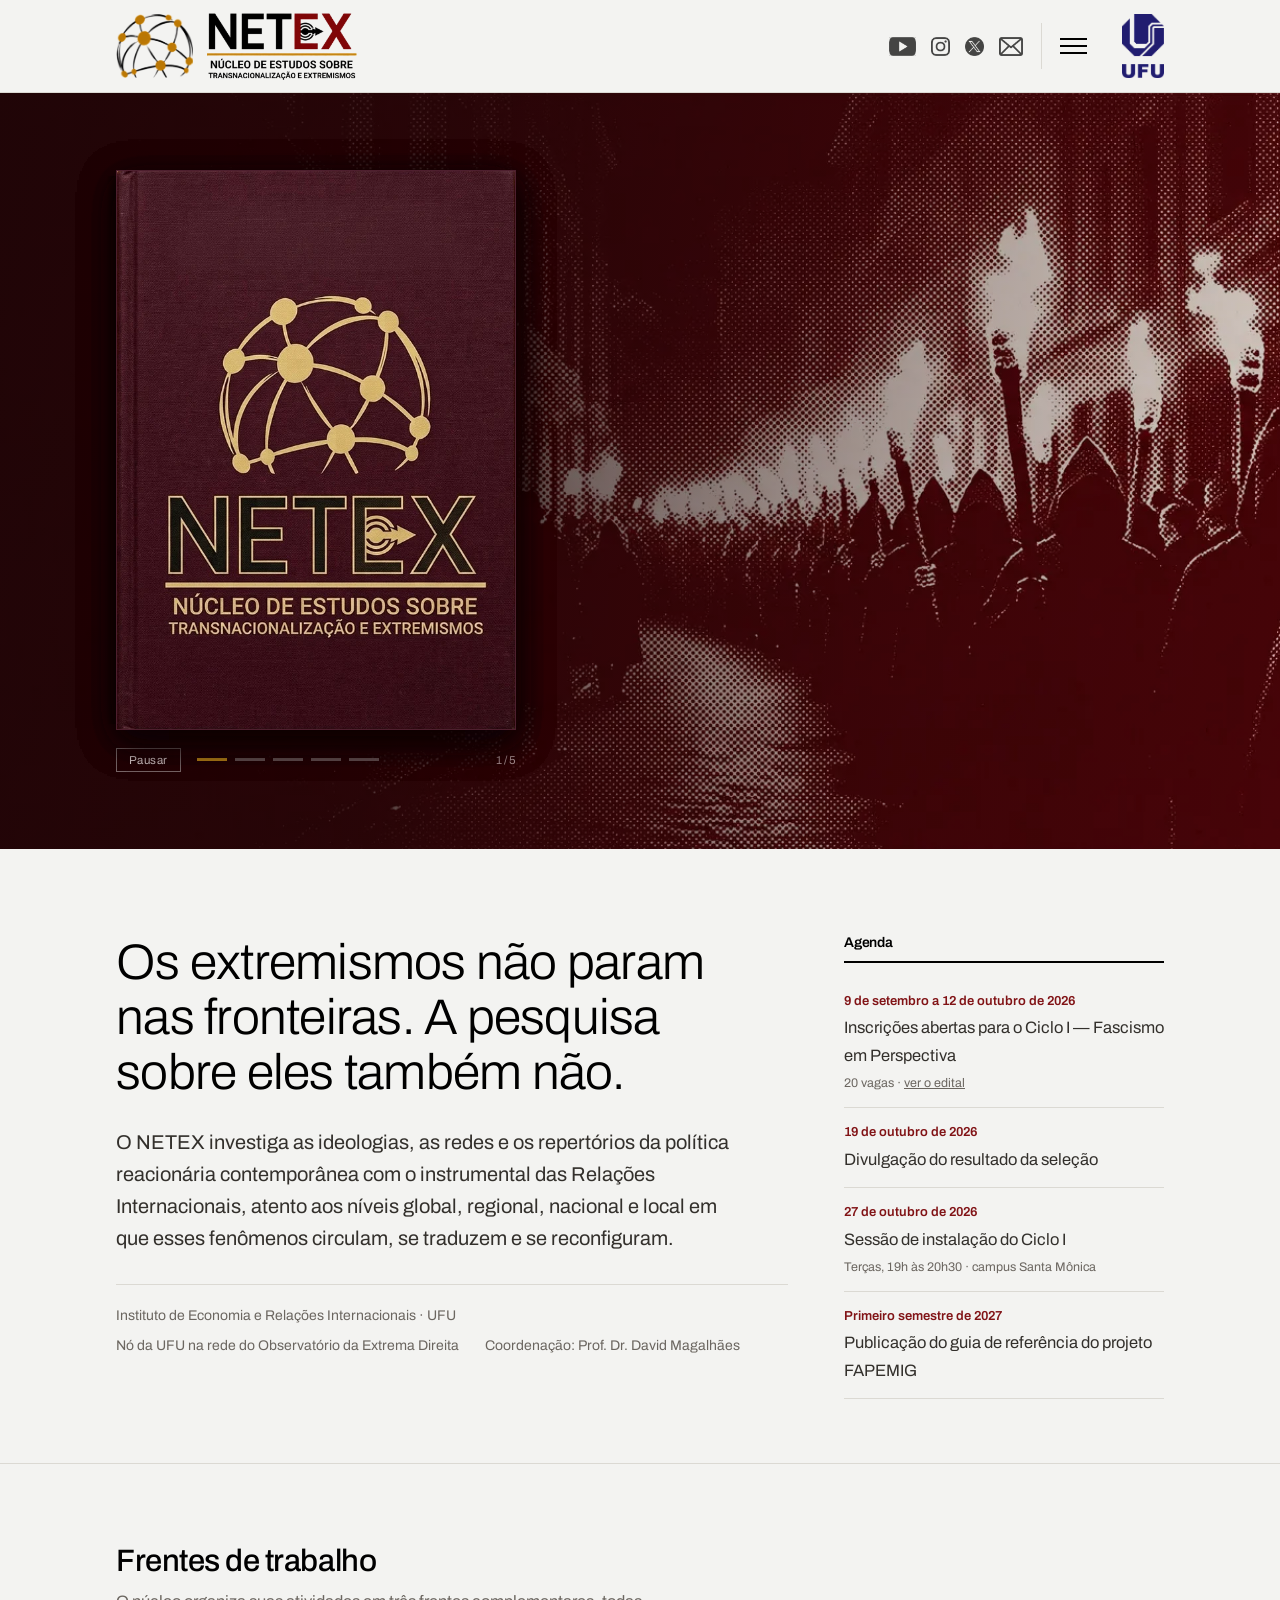
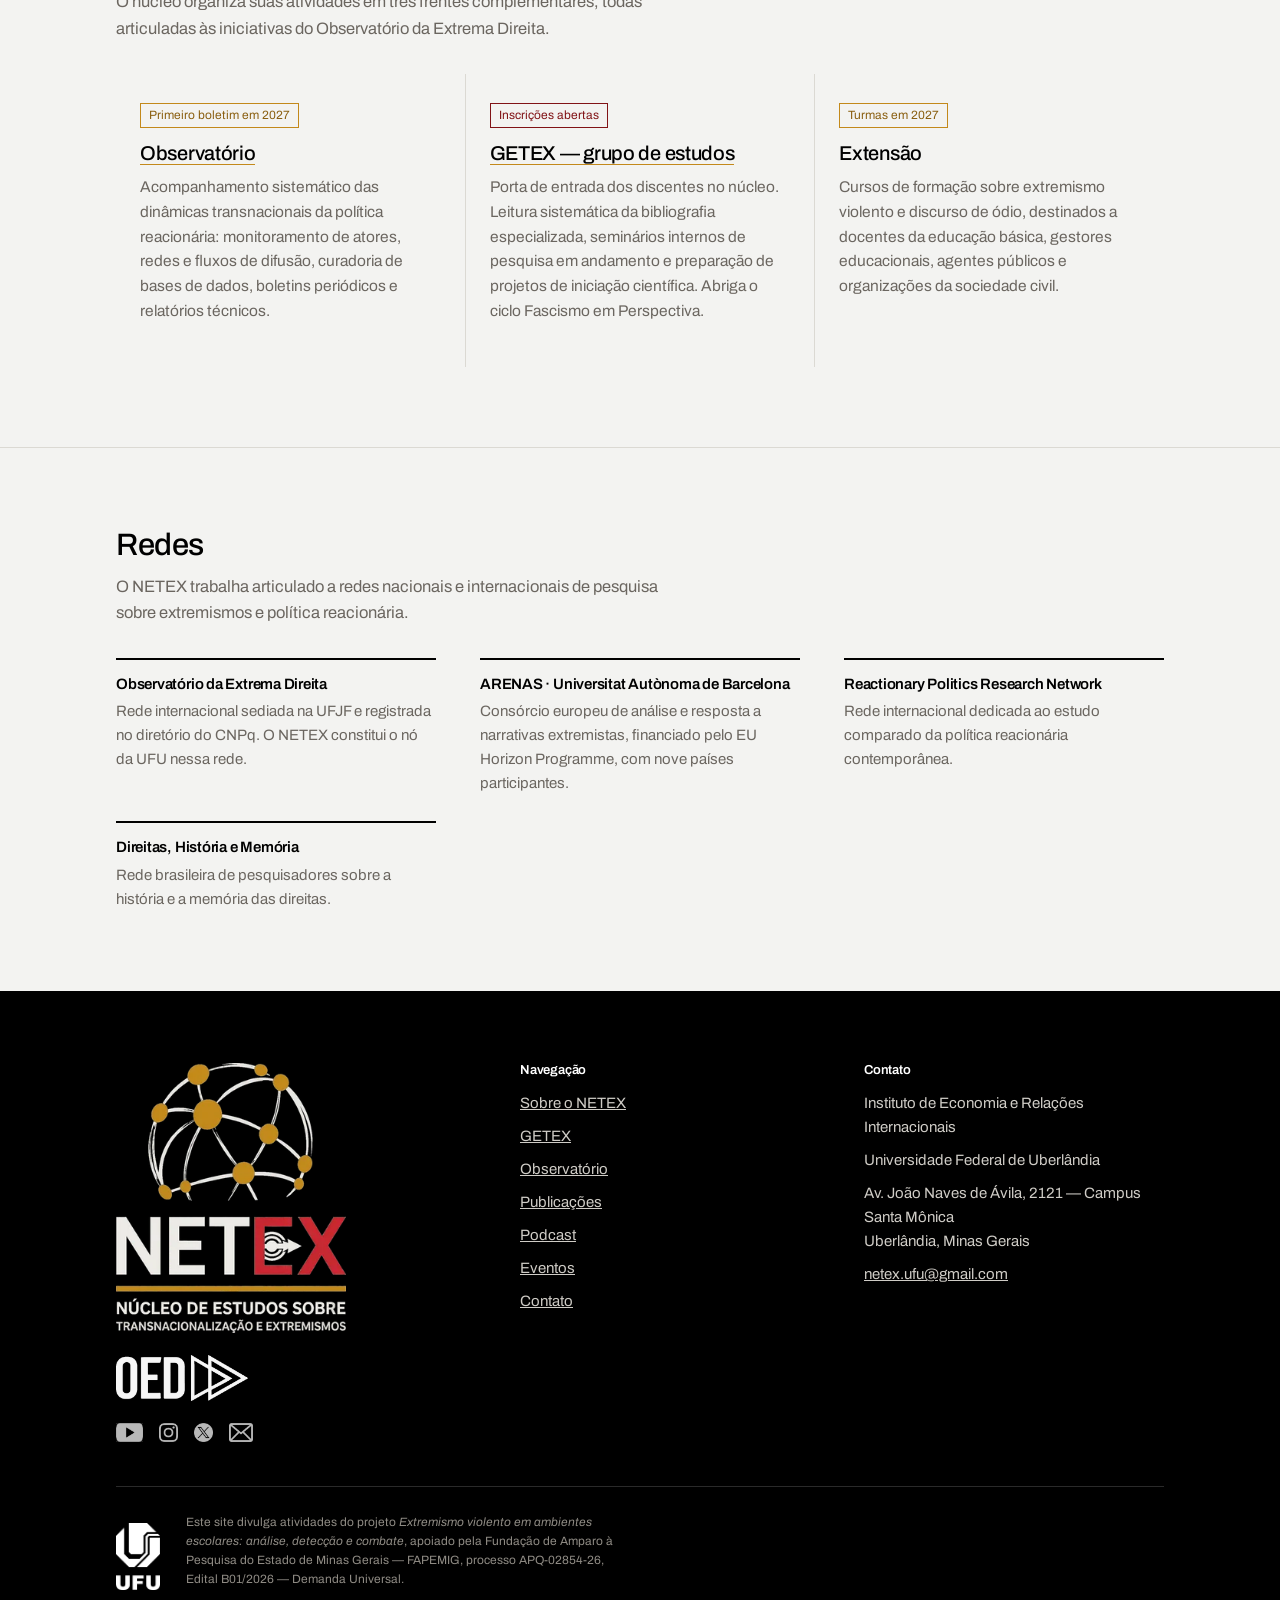
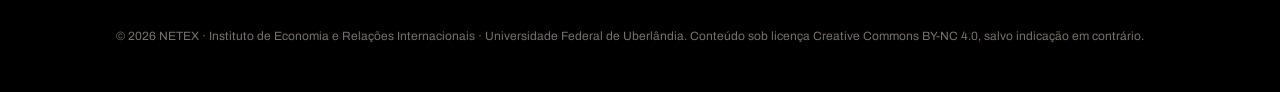
==== index.html @ 626e9ee5 "site inicial" ====
<!DOCTYPE html>
<html lang="pt-BR">
<head>
<meta charset="utf-8">
<meta name="viewport" content="width=device-width, initial-scale=1">
<title>NETEX · Núcleo de Estudos sobre Transnacionalização e Extremismos — UFU</title>
<meta name="description" content="Núcleo do Instituto de Economia e Relações Internacionais da UFU dedicado ao estudo dos extremismos, da radicalização e da política reacionária transnacional.">
<link rel="preconnect" href="https://fonts.googleapis.com">
<link rel="preconnect" href="https://fonts.gstatic.com" crossorigin>
<link href="https://fonts.googleapis.com/css2?family=Archivo:ital,wght@0,300;0,400;0,500;0,600;1,400&display=swap" rel="stylesheet">
<link rel="stylesheet" href="estilo.css">
</head>
<body>
<a class="pula" href="#conteudo">Ir para o conteúdo</a>

<header class="topo">
  <div class="wrap">
    <a class="marca" href="index.html" aria-label="NETEX — página inicial">
      <span class="simbolo" role="img" aria-hidden="true"></span>
      <span class="logotipo" role="img" aria-label="NETEX — Núcleo de Estudos sobre Transnacionalização e Extremismos"></span>
    </a>
    <div class="dir">
      <div class="sociais">
        <a href="#" aria-label="YouTube do NETEX"><span class="ic-youtube"></span></a>
        <a href="https://www.instagram.com/netex.ufu/" target="_blank" rel="noopener" aria-label="Instagram do NETEX"><span class="ic-instagram"></span></a>
        <a href="#" aria-label="Perfil do NETEX no X"><span class="ic-x"></span></a>
        <a href="mailto:netex.ufu@gmail.com" aria-label="E-mail do NETEX"><span class="ic-email"></span></a>
      </div>
      <span class="divisor" aria-hidden="true"></span>
      <button class="menu-btn" aria-expanded="false" aria-controls="nav" aria-label="Abrir o menu">
        <span></span><span></span><span></span>
      </button>
      <a class="marca-ufu" href="https://www.ufu.br" aria-label="Universidade Federal de Uberlândia">
        <span class="selo-ufu-topo" role="img" aria-hidden="true"></span>
      </a>
    </div>
    <nav class="nav" id="nav">
      <a href="sobre.html">Sobre o NETEX</a>
      <a href="getex.html">GETEX</a>
      <a href="observatorio.html">Observatório</a>
      <a href="publicacoes.html">Publicações</a>
      <a href="podcast.html">Podcast</a>
      <a href="eventos.html">Eventos</a>
      <a href="contato.html">Contato</a>
      <a class="entrar" href="#">Entrar</a>
    </nav>
  </div>
</header>

<main id="conteudo">
<section class="destaque">
  <div class="destaque-fundo" role="img" aria-label="Composição gráfica: procissão noturna com tochas descendo uma rua estreita, em duotone carmim e retícula de impressão."></div>

  <div class="destaque-topo">
    <div class="wrap">
      <!-- VITRINE EM LIVRO — para acrescentar um destaque, copie um bloco
           .folha inteiro, ajuste o z-index em ordem decrescente e
           acrescente um botão .vit-ponto correspondente. -->
      <div class="vitrine">
        <div class="livro" id="livro">
          <div class="folha folha-capa" style="z-index:5">
            <div class="face frente">
              <a class="folha-link" href="sobre.html" style="padding:0">
                <span class="pg-capa" role="img" aria-label="Capa: NETEX — Núcleo de Estudos sobre Transnacionalização e Extremismos"></span>
              </a>
            </div>
            <div class="face verso" aria-hidden="true"></div>
          </div>
          <div class="folha" style="z-index:4">
            <div class="face frente">
              <a class="folha-link" href="getex.html">
                <span class="pg-img" style="background-image:url('img/ciclo-capa.webp')"></span>
                <span class="pg-faixa">
                  <span class="pg-pilula">Ciclo de estudos</span>
                  <span class="pg-tit">Fascismo em Perspectiva</span>
                  <span class="pg-meta">Trinta e duas sessões quinzenais entre outubro de 2026 e julho de 2028, percorrendo as correntes interpretativas do fascismo nos autores originais. Vinte vagas, para graduação, pós-graduação e pesquisadores.<br><br>Inscrições de 9 de setembro a 12 de outubro de 2026.</span>
                </span>
                <span class="pg-num">1 de 4</span>
              </a>
            </div>
            <div class="face verso" aria-hidden="true"></div>
          </div>
          <div class="folha" style="z-index:3">
            <div class="face frente">
              <a class="folha-link" href="podcast.html">
                <span class="pg-img" style="background-image:url('img/ep-409-pg.webp')"></span>
                <span class="pg-faixa">
                  <span class="pg-pilula">Podcast</span>
                  <span class="pg-tit">Alternativa para quem? A AfD na Alemanha</span>
                  <span class="pg-meta">Como a Alternative für Deutschland deixou de ser um partido de protesto eurocético para se tornar a segunda força eleitoral do país — e o que isso diz sobre a direita radical europeia.<br><br>Episódio 409, na parceria entre o Chutando a Escada e o Observatório da Extrema Direita.</span>
                </span>
                <span class="pg-num">2 de 4</span>
              </a>
            </div>
            <div class="face verso" aria-hidden="true"></div>
          </div>
          <div class="folha" style="z-index:2">
            <div class="face frente">
              <a class="folha-link" href="publicacoes.html">
                <span class="pg-img" style="background-image:url('img/th-simbolos.webp')"></span>
                <span class="pg-faixa">
                  <span class="pg-pilula">Publicações</span>
                  <span class="pg-tit">Símbolos do Ódio: história e atualidade</span>
                  <span class="pg-meta">Mais de cem símbolos, siglas, numerologias, gestos e memes empregados por grupos extremistas, cada um com sua origem histórica, seus usos contemporâneos e o contexto em que circula no Brasil.<br><br>Produzido com o Museu do Holocausto de Curitiba e o LAHPS.</span>
                </span>
                <span class="pg-num">3 de 4</span>
              </a>
            </div>
            <div class="face verso" aria-hidden="true"></div>
          </div>
          <div class="folha" style="z-index:1">
            <div class="face frente">
              <a class="folha-link" href="observatorio.html">
                <span class="pg-img" style="background-image:url('img/th-fapemig.webp')"></span>
                <span class="pg-faixa">
                  <span class="pg-pilula">Observatório</span>
                  <span class="pg-tit">Extremismo violento em ambientes escolares</span>
                  <span class="pg-meta">Projeto em rede entre UFJF, UFU, UFMG e a Universitat Autònoma de Barcelona. Prevê aplicativo de detecção de simbologias, banco de dados aberto, guia de referência e exposição itinerante.<br><br>FAPEMIG · APQ-02854-26 · até setembro de 2029.</span>
                </span>
                <span class="pg-num">4 de 4</span>
              </a>
            </div>
            <div class="face verso" aria-hidden="true"></div>
          </div>
        </div>

        <div class="vit-ctrl">
          <button class="vit-btn" id="vit-pausa" type="button" aria-label="Pausar a passagem das páginas">Pausar</button>
          <div class="vit-pontos">
            <button class="vit-ponto" type="button" data-ir="0" aria-current="true"><span class="pula">Capa</span></button>
            <button class="vit-ponto" type="button" data-ir="1" aria-current="false"><span class="pula">Fascismo em Perspectiva</span></button>
            <button class="vit-ponto" type="button" data-ir="2" aria-current="false"><span class="pula">Alternativa para quem? A AfD na Alemanha</span></button>
            <button class="vit-ponto" type="button" data-ir="3" aria-current="false"><span class="pula">Símbolos do Ódio: história e atualidade</span></button>
            <button class="vit-ponto" type="button" data-ir="4" aria-current="false"><span class="pula">Extremismo violento em ambientes escolares</span></button>
          </div>
          <span class="vit-conta" id="vit-conta" aria-hidden="true">1 / 5</span>
        </div>
      </div>
    </div>
  </div>
</section>

<section class="abertura">
  <div class="wrap">
    <div class="duas-colunas">
      <div>
        <h1>Os extremismos não param nas fronteiras. A pesquisa sobre eles também não.</h1>
        <p class="sub">O NETEX investiga as ideologias, as redes e os repertórios da política
        reacionária contemporânea com o instrumental das Relações Internacionais, atento aos níveis
        global, regional, nacional e local em que esses fenômenos circulam, se traduzem e se
        reconfiguram.</p>
        <div class="credenciais">
          <span>Instituto de Economia e Relações Internacionais · UFU</span>
          <span>Nó da UFU na rede do Observatório da Extrema Direita</span>
          <span>Coordenação: Prof. Dr. David Magalhães</span>
        </div>
      </div>

      <aside class="lateral">
        <h3>Agenda</h3>
        <div class="agenda-item">
          <span class="quando">9 de setembro a 12 de outubro de 2026</span>
          <span class="oque">Inscrições abertas para o Ciclo I — Fascismo em Perspectiva</span>
          <span class="onde">20 vagas · <a href="getex.html">ver o edital</a></span>
        </div>
        <div class="agenda-item">
          <span class="quando">19 de outubro de 2026</span>
          <span class="oque">Divulgação do resultado da seleção</span>
        </div>
        <div class="agenda-item">
          <span class="quando">27 de outubro de 2026</span>
          <span class="oque">Sessão de instalação do Ciclo I</span>
          <span class="onde">Terças, 19h às 20h30 · campus Santa Mônica</span>
        </div>
        <div class="agenda-item">
          <span class="quando">Primeiro semestre de 2027</span>
          <span class="oque">Publicação do guia de referência do projeto FAPEMIG</span>
        </div>
      </aside>
    </div>
  </div>
</section>

<section class="secao" id="frentes">
  <div class="wrap">
    <div class="secao-topo">
      <h2>Frentes de trabalho</h2>
      <p>O núcleo organiza suas atividades em três frentes complementares, todas articuladas às
      iniciativas do Observatório da Extrema Direita.</p>
    </div>
    <div class="frentes">
      <div class="frente">
        <span class="estado">Primeiro boletim em 2027</span>
        <h3><a href="observatorio.html">Observatório</a></h3>
        <p>Acompanhamento sistemático das dinâmicas transnacionais da política reacionária:
        monitoramento de atores, redes e fluxos de difusão, curadoria de bases de dados, boletins
        periódicos e relatórios técnicos.</p>
      </div>
      <div class="frente">
        <span class="estado ativo">Inscrições abertas</span>
        <h3><a href="getex.html">GETEX — grupo de estudos</a></h3>
        <p>Porta de entrada dos discentes no núcleo. Leitura sistemática da bibliografia
        especializada, seminários internos de pesquisa em andamento e preparação de projetos de
        iniciação científica. Abriga o ciclo Fascismo em Perspectiva.</p>
      </div>
      <div class="frente">
        <span class="estado">Turmas em 2027</span>
        <h3>Extensão</h3>
        <p>Cursos de formação sobre extremismo violento e discurso de ódio, destinados a docentes da
        educação básica, gestores educacionais, agentes públicos e organizações da sociedade civil.</p>
      </div>
    </div>
  </div>
</section>

<section class="secao" id="redes">
  <div class="wrap">
    <div class="secao-topo">
      <h2>Redes</h2>
      <p>O NETEX trabalha articulado a redes nacionais e internacionais de pesquisa sobre extremismos
      e política reacionária.</p>
    </div>
    <div class="redes">
      <div class="rede">
        <h3>Observatório da Extrema Direita</h3>
        <p>Rede internacional sediada na UFJF e registrada no diretório do CNPq. O NETEX constitui o
        nó da UFU nessa rede.</p>
      </div>
      <div class="rede">
        <h3>ARENAS · Universitat Autònoma de Barcelona</h3>
        <p>Consórcio europeu de análise e resposta a narrativas extremistas, financiado pelo EU
        Horizon Programme, com nove países participantes.</p>
      </div>
      <div class="rede">
        <h3>Reactionary Politics Research Network</h3>
        <p>Rede internacional dedicada ao estudo comparado da política reacionária contemporânea.</p>
      </div>
      <div class="rede">
        <h3>Direitas, História e Memória</h3>
        <p>Rede brasileira de pesquisadores sobre a história e a memória das direitas.</p>
      </div>
    </div>
  </div>
</section>
</main>

<footer class="rodape" id="contato-rodape">
  <div class="wrap">
    <div class="rodape-grade">
      <div>
        <span class="logo-negativo" role="img" aria-label="NETEX — Núcleo de Estudos sobre Transnacionalização e Extremismos"></span>
        <a href="https://www.oedbrasil.com.br" target="_blank" rel="noopener"
           aria-label="Observatório da Extrema Direita"><span class="oed-rodape" role="img"></span></a>
        <div class="sociais-rodape">
          <a href="#" aria-label="YouTube"><span class="ic-youtube"></span></a>
          <a href="https://www.instagram.com/netex.ufu/" target="_blank" rel="noopener" aria-label="Instagram"><span class="ic-instagram"></span></a>
          <a href="#" aria-label="X"><span class="ic-x"></span></a>
          <a href="mailto:netex.ufu@gmail.com" aria-label="E-mail"><span class="ic-email"></span></a>
        </div>
      </div>
      <div>
        <h3>Navegação</h3>
        <ul>
          <li><a href="sobre.html">Sobre o NETEX</a></li>
          <li><a href="getex.html">GETEX</a></li>
          <li><a href="observatorio.html">Observatório</a></li>
          <li><a href="publicacoes.html">Publicações</a></li>
          <li><a href="podcast.html">Podcast</a></li>
          <li><a href="eventos.html">Eventos</a></li>
          <li><a href="contato.html">Contato</a></li>
        </ul>
      </div>
      <div>
        <h3>Contato</h3>
        <ul>
          <li>Instituto de Economia e Relações Internacionais</li>
          <li>Universidade Federal de Uberlândia</li>
          <li>Av. João Naves de Ávila, 2121 — Campus Santa Mônica<br>Uberlândia, Minas Gerais</li>
          <li><a href="mailto:netex.ufu@gmail.com">netex.ufu@gmail.com</a></li>
        </ul>
      </div>
    </div>
    <div class="selos">
      <span class="selo-ufu" role="img" aria-label="Universidade Federal de Uberlândia"></span>
      <p class="fomento">Este site divulga atividades do projeto <em>Extremismo violento em ambientes
      escolares: análise, detecção e combate</em>, apoiado pela Fundação de Amparo à Pesquisa do Estado
      de Minas Gerais — FAPEMIG, processo APQ-02854-26, Edital B01/2026 — Demanda Universal.</p>
    </div>
    <p class="legal">© 2026 NETEX · Instituto de Economia e Relações Internacionais · Universidade
    Federal de Uberlândia. Conteúdo sob licença Creative Commons BY-NC 4.0, salvo indicação em
    contrário.</p>
  </div>
</footer>

<script>
/* Menu suspenso. Fecha ao escolher um item, ao clicar fora ou com Esc. */
(function(){
  var b=document.querySelector('.menu-btn'), n=document.getElementById('nav');
  if(!b) return;
  function fechar(){ n.classList.remove('aberta'); b.classList.remove('aberto');
    b.setAttribute('aria-expanded','false'); b.setAttribute('aria-label','Abrir o menu'); }
  b.addEventListener('click',function(e){ e.stopPropagation();
    var aberta=n.classList.toggle('aberta');
    b.classList.toggle('aberto',aberta);
    b.setAttribute('aria-expanded',aberta);
    b.setAttribute('aria-label',aberta?'Fechar o menu':'Abrir o menu'); });
  n.addEventListener('click',function(e){ if(e.target.tagName==='A') fechar(); });
  document.addEventListener('click',function(e){ if(!n.contains(e.target)) fechar(); });
  document.addEventListener('keydown',function(e){ if(e.key==='Escape') fechar(); });
})();
</script>
<script>
/* Vitrine em livro: vira uma página a cada 6,5s. Pausa ao passar o mouse
   ou ao focar por teclado; sob redução de movimento não gira sozinha. */
(function(){
  var livro=document.getElementById('livro'); if(!livro) return;
  var folhas=[].slice.call(livro.querySelectorAll('.folha'));
  var pontos=[].slice.call(document.querySelectorAll('.vit-ponto'));
  var btn=document.getElementById('vit-pausa'), conta=document.getElementById('vit-conta');
  var alvo=document.querySelector('.vitrine');
  var i=0, timer=null, parado=false, n=folhas.length;
  var quieto=window.matchMedia('(prefers-reduced-motion: reduce)').matches;

  function pintar(){
    pontos.forEach(function(p,k){ p.setAttribute('aria-current',k===i?'true':'false'); });
    if(conta) conta.textContent=(i+1)+' / '+n;
    folhas.forEach(function(f,k){ f.setAttribute('aria-hidden', k===i?'false':'true'); });
  }
  function ir(destino){
    destino=((destino%n)+n)%n;
    if(destino===0 && i===n-1){            /* volta ao começo sem desvirar à vista */
      folhas.forEach(function(f){ f.style.transition='none'; f.classList.remove('virada'); });
      livro.offsetHeight;
      folhas.forEach(function(f){ f.style.transition=''; });
    } else {
      folhas.forEach(function(f,k){ f.classList.toggle('virada', k<destino); });
    }
    i=destino; pintar();
  }
  function liga(){ if(quieto||parado) return; para(); timer=setInterval(function(){ ir(i+1); },6500); }
  function para(){ if(timer){ clearInterval(timer); timer=null; } }

  pontos.forEach(function(p){ p.addEventListener('click',function(){ ir(+p.dataset.ir); liga(); }); });
  btn.addEventListener('click',function(){
    parado=!parado;
    btn.textContent=parado?'Retomar':'Pausar';
    btn.setAttribute('aria-label',(parado?'Retomar':'Pausar')+' a passagem das páginas');
    parado?para():liga();
  });
  alvo.addEventListener('mouseenter',para); alvo.addEventListener('mouseleave',liga);
  alvo.addEventListener('focusin',para);    alvo.addEventListener('focusout',liga);
  if(quieto){ btn.textContent='Avançar'; btn.setAttribute('aria-label','Ver o próximo destaque');
    btn.addEventListener('click',function(){ ir(i+1); }); }
  pintar(); liga();
})();
</script>
</body>
</html>
---- estilo.css ----
/* ══════════════════════════════════════════════════════════════════
   NETEX — folha de estilo única. Alterar aqui muda todas as páginas.
   1. Variáveis   2. Base   3. Cabeçalho   4. Destaque   5. Seções
   6. Componentes   7. Rodapé   8. Responsivo
   ══════════════════════════════════════════════════════════════════ */

/* ── 1. VARIÁVEIS ─────────────────────────────────────────────── */
:root{
  --preto:#000000;
  --tinta:#33302c;
  --tinta-fraca:#6b6660;
  --ocre:#c3891b;
  --ocre-escuro:#8a5f10;
  --carmim:#811316;
  --papel:#f3f3f1;
  --branco:#ffffff;
  --linha:#dbd9d3;
  --linha-forte:#b8b5ad;
  --ui:'Archivo',system-ui,sans-serif;
  --prosa:'Archivo',system-ui,sans-serif;
  --larg:1160px;
  --gutter:clamp(20px,5vw,56px);
}

/* ── 2. BASE ──────────────────────────────────────────────────── */
*{box-sizing:border-box}
html{scroll-behavior:smooth}
@media (prefers-reduced-motion:reduce){html{scroll-behavior:auto}*{animation:none!important;transition:none!important}}
body{margin:0;background:var(--papel);color:var(--tinta);font-family:var(--prosa);
  font-size:17px;line-height:1.6;-webkit-font-smoothing:antialiased}
img{max-width:100%;display:block}
a{color:inherit}
h1,h2,h3,h4{margin:0;font-weight:500;line-height:1.14;color:var(--preto);letter-spacing:-.015em}
p{margin:0 0 1em}
.wrap{max-width:var(--larg);margin:0 auto;padding:0 var(--gutter)}
.prosa{max-width:68ch}
.prosa p{margin-bottom:1.15em}
:focus-visible{outline:2px solid var(--ocre-escuro);outline-offset:3px}
.pula{position:absolute;left:-9999px}
.pula:focus{left:var(--gutter);top:12px;z-index:99;background:var(--preto);color:#fff;
  padding:10px 16px;font-family:var(--ui);font-size:14px}
.meta{font-family:var(--ui);font-size:13px;color:var(--tinta-fraca)}

/* ── 3. CABEÇALHO ─────────────────────────────────────────────── */
.topo{position:sticky;top:0;z-index:50;background:var(--papel);border-bottom:1px solid var(--linha)}
.topo .wrap{position:relative;display:flex;align-items:center;gap:26px;min-height:92px}
.marca{display:flex;align-items:center;gap:14px;text-decoration:none;flex-shrink:0}
.simbolo{width:77px;height:64px;background:url("img/netex-globo.webp") no-repeat center/contain}
.logotipo{width:150px;height:67px;background:url("img/netex-logotipo.webp") no-repeat left center/contain}
.dir{display:flex;align-items:center;gap:18px;margin-left:auto;flex-shrink:0}
.sociais{display:flex;align-items:center;gap:15px}
.sociais a{display:block;opacity:.72;transition:opacity .18s}
.sociais a:hover{opacity:1}
.sociais span{display:block;height:19px;background-repeat:no-repeat;background-position:center;
  background-size:contain}
.ic-youtube{width:27px;background-image:url("img/ic-youtube.webp")}
.ic-instagram{width:19px;background-image:url("img/ic-instagram.webp")}
.ic-x{width:19px;background-image:url("img/ic-x.webp")}
.ic-email{width:24px;background-image:url("img/ic-email.webp")}
.divisor{width:1px;height:46px;background:var(--linha);flex-shrink:0}
.marca-ufu{display:flex;align-items:center;flex-shrink:0}
.selo-ufu-topo{display:block;width:42px;height:64px;flex-shrink:0;
  background:url("img/ufu.webp") no-repeat center/contain}
.menu-btn{display:flex;flex-direction:column;justify-content:center;gap:5px;width:44px;height:44px;
  padding:0;background:none;border:none;cursor:pointer;flex-shrink:0}
.menu-btn span{display:block;width:27px;height:2px;background:var(--preto);
  transition:transform .25s ease,opacity .18s ease}
.menu-btn.aberto span:nth-child(1){transform:translateY(7px) rotate(45deg)}
.menu-btn.aberto span:nth-child(2){opacity:0}
.menu-btn.aberto span:nth-child(3){transform:translateY(-7px) rotate(-45deg)}

/* painel do menu */
.nav{position:absolute;top:calc(100% + 10px);right:var(--gutter);z-index:60;display:none;
  flex-direction:column;gap:0;min-width:290px;padding:12px 0 14px;
  background:rgba(248,247,245,.82);
  -webkit-backdrop-filter:blur(18px) saturate(1.35);backdrop-filter:blur(18px) saturate(1.35);
  border:1px solid rgba(0,0,0,.10);border-radius:2px;
  box-shadow:0 18px 48px rgba(20,14,6,.26);font-family:var(--ui);font-size:16px}
.nav.aberta{display:flex}
.nav a{text-decoration:none;color:var(--preto);padding:12px 30px;
  border-left:3px solid transparent;transition:background .15s,border-color .15s}
.nav a:hover{background:rgba(195,137,27,.14);border-left-color:var(--ocre)}
.nav a.ativo{border-left-color:var(--carmim);font-weight:600}
.nav .entrar{margin:12px 30px 2px;padding:11px 0;text-align:center;font-size:15px;
  border:1px solid var(--preto);border-left-width:1px;background:var(--preto);color:#fff}
.nav .entrar:hover{background:transparent;color:var(--preto);border-left-color:var(--preto)}

/* ── 4. DESTAQUE (página inicial) ─────────────────────────────── */
.destaque{position:relative;overflow:hidden;background:#2d080b}
.destaque-fundo{position:absolute;inset:0;background:url("img/destaque.webp") no-repeat center/cover}
.destaque-fundo::after{content:"";position:absolute;inset:0;background:rgba(28,5,7,.12)}
.destaque-topo{position:relative;z-index:2;padding:clamp(48px,6vw,84px) 0;
  background:linear-gradient(100deg,rgba(28,5,7,.90) 0%,rgba(28,5,7,.72) 34%,
    rgba(28,5,7,.24) 72%,rgba(28,5,7,.04) 100%)}

/* vitrine em forma de livro: as páginas viram sobre a lombada esquerda */
.vitrine{width:min(400px,46%)}
.livro{position:relative;width:100%;aspect-ratio:5/7;perspective:2000px}
.livro::before{content:"";position:absolute;left:-9px;top:6px;bottom:6px;width:9px;
  background:linear-gradient(90deg,rgba(0,0,0,0),rgba(0,0,0,.45));z-index:0}
.folha{position:absolute;inset:0;transform-origin:left center;transform-style:preserve-3d;
  transition:transform 1.05s cubic-bezier(.46,.03,.28,1)}
.folha.virada{transform:rotateY(-171deg)}
.face{position:absolute;inset:0;backface-visibility:hidden;-webkit-backface-visibility:hidden;
  overflow:hidden;display:flex;flex-direction:column;
  background:linear-gradient(90deg,rgba(120,86,52,.16) 0%,rgba(120,86,52,0) 9%),
             url("img/papel.webp") center/cover;
  border:1px solid rgba(90,64,40,.28);
  box-shadow:0 10px 34px rgba(12,3,4,.42)}
.face.verso{transform:rotateY(180deg);
  background:linear-gradient(270deg,rgba(120,86,52,0) 68%,rgba(120,86,52,.22) 100%),
             url("img/papel.webp") center/cover}
/* a primeira folha é a capa do livro */
.folha-capa .face.frente{padding:0;background:#4a1230}
.pg-capa{display:block;width:100%;height:100%;
  background:url("img/capa-livro.webp") no-repeat center/cover}
.folha-link{display:flex;flex-direction:column;height:100%;text-decoration:none;padding:13px}
.pg-img{display:block;width:100%;aspect-ratio:16/11;background:no-repeat center/cover;
  border:1px solid rgba(90,64,40,.30);flex-shrink:0}
.pg-faixa{display:flex;flex-direction:column;padding:14px 4px 0;flex:1;min-height:0}
.pg-pilula{display:inline-block;font-family:var(--ui);font-size:9.5px;font-weight:600;
  letter-spacing:.12em;text-transform:uppercase;color:#fff;background:var(--carmim);padding:4px 9px}
.pg-tit{display:block;color:#241a12;font-size:clamp(17px,2vw,21px);line-height:1.16;
  font-weight:600;margin-top:11px;letter-spacing:-.015em}
.folha-link:hover .pg-tit{color:var(--carmim)}
.pg-meta{display:block;font-family:var(--ui);font-size:12px;line-height:1.55;
  color:#6f6252;margin-top:10px}
.pg-num{display:block;font-family:var(--ui);font-size:10.5px;letter-spacing:.1em;
  color:#9c8c78;margin-top:auto;padding-top:12px;border-top:1px solid rgba(120,86,52,.26)}
.vit-ctrl{display:flex;align-items:center;gap:16px;margin-top:18px}
.vit-btn{font-family:var(--ui);font-size:11.5px;letter-spacing:.04em;background:none;cursor:pointer;
  color:#e5d3d4;border:1px solid rgba(255,255,255,.4);padding:5px 12px}
.vit-btn:hover{border-color:#fff;color:#fff}
.vit-pontos{display:flex;gap:8px}
.vit-ponto{width:30px;height:3px;padding:0;border:none;background:rgba(255,255,255,.32);cursor:pointer}
.vit-ponto[aria-current="true"]{background:var(--ocre)}
.vit-ponto:focus-visible{outline:2px solid var(--ocre);outline-offset:4px}
.vit-conta{font-family:var(--ui);font-size:11.5px;color:#b39799;margin-left:auto}
@media (prefers-reduced-motion:reduce){.folha{transition:none}}

/* ── 5. SEÇÕES E ABERTURAS DE PÁGINA ──────────────────────────── */
.abertura{padding:clamp(48px,7vw,86px) 0 clamp(40px,5.5vw,64px)}
.abertura h1{font-size:clamp(30px,4.8vw,50px);line-height:1.1;max-width:21ch;font-weight:300}
.abertura .sub{font-size:clamp(17px,2vw,20px);max-width:56ch;margin-top:26px}
.credenciais{display:flex;flex-wrap:wrap;gap:8px 26px;margin-top:30px;padding-top:20px;
  border-top:1px solid var(--linha);font-family:var(--ui);font-size:14px;color:var(--tinta-fraca)}
.secao{padding:clamp(44px,6.5vw,80px) 0;border-top:1px solid var(--linha)}
.secao-topo{margin-bottom:32px}
.secao h2{font-size:clamp(23px,2.9vw,31px);font-weight:500}
.secao-topo p{margin:10px 0 0;max-width:62ch;color:var(--tinta-fraca);font-size:16.5px}
.link-mais{font-family:var(--ui);font-size:14px;text-decoration:none;
  border-bottom:1px solid var(--ocre);padding-bottom:2px;white-space:nowrap}

/* abertura das páginas internas */
.trilha{font-family:var(--ui);font-size:13px;color:var(--tinta-fraca);padding-top:clamp(26px,4vw,40px)}
.trilha a{text-decoration:none;border-bottom:1px solid var(--linha-forte)}
.cabeca{padding:18px 0 clamp(36px,5vw,56px)}
.cabeca h1{font-size:clamp(32px,5vw,54px);font-weight:300;line-height:1.05;max-width:18ch}
.cabeca .deck{font-size:clamp(18px,2.1vw,22px);max-width:58ch;margin-top:22px}
.cabeca .fonte{font-family:var(--ui);font-size:14px;color:var(--tinta-fraca);max-width:60ch;
  margin-top:20px;padding-top:18px;border-top:1px solid var(--linha)}
.marca-pagina{display:block;width:clamp(190px,26vw,260px);height:clamp(90px,12vw,120px);
  background:no-repeat left center/contain;margin-bottom:22px}
.m-netex{background-image:url("img/netex-completo.webp");width:clamp(200px,25vw,270px);height:clamp(140px,18vw,190px)}
.m-getex{background-image:url("img/getex-logo.webp");height:clamp(48px,6.5vw,68px)}
.expansao{font-family:var(--ui);font-size:clamp(15px,1.8vw,17px);color:var(--tinta-fraca);
  margin:14px 0 0;padding-top:12px;border-top:1px solid var(--linha);max-width:46ch}

/* ── 6. COMPONENTES ───────────────────────────────────────────── */
.duas-colunas{display:grid;grid-template-columns:1fr 320px;gap:56px;align-items:start}
.lateral h3{font-family:var(--ui);font-size:14px;font-weight:600;margin-bottom:14px;
  padding-bottom:10px;border-bottom:2px solid var(--preto)}
.agenda-item{padding:14px 0;border-bottom:1px solid var(--linha)}
.agenda-item .quando{font-family:var(--ui);font-size:13px;color:var(--carmim);display:block;
  margin-bottom:3px;font-weight:600}
.agenda-item .oque{font-size:16.5px;line-height:1.35}
.agenda-item .onde{display:block;font-family:var(--ui);font-size:12.5px;color:var(--tinta-fraca);
  margin-top:4px}

.linhas{display:grid;grid-template-columns:repeat(auto-fit,minmax(280px,1fr));gap:2px 44px}
.linha-item{padding:20px 0;border-top:1px solid var(--linha)}
.linha-item h3{font-size:18px;font-weight:600;margin-bottom:7px}
.linha-item p{font-size:15.5px;color:var(--tinta-fraca);margin:0}

.frentes{display:grid;grid-template-columns:repeat(auto-fit,minmax(260px,1fr));gap:1px;
  background:var(--linha)}
.frente{background:var(--papel);padding:26px 24px 28px}
.frente h3{font-size:20px;margin-bottom:10px}
.frente h3 a{text-decoration:none;border-bottom:1px solid var(--ocre)}
.frente p{font-size:15.5px;color:var(--tinta-fraca)}
.frente .estado{font-family:var(--ui);font-size:12px;color:var(--ocre-escuro);
  border:1px solid var(--ocre);padding:2px 8px;display:inline-block;margin-bottom:14px}
.frente .estado.ativo{color:var(--carmim);border-color:var(--carmim)}

.caixa{background:var(--branco);border:1px solid var(--linha);padding:clamp(24px,3.4vw,40px)}
.caixa h3{font-size:clamp(20px,2.5vw,26px);max-width:32ch;margin-bottom:14px}
.dados{display:grid;grid-template-columns:repeat(auto-fit,minmax(150px,1fr));gap:22px;
  margin-top:26px;padding-top:22px;border-top:1px solid var(--linha)}
.dados dt{font-family:var(--ui);font-size:12px;color:var(--tinta-fraca);margin-bottom:4px}
.dados dd{margin:0;font-size:16px;line-height:1.4}

.equipe{display:grid;grid-template-columns:repeat(auto-fit,minmax(230px,1fr));gap:0 40px}
.pessoa{padding:15px 0;border-top:1px solid var(--linha)}
.pessoa .nome{font-size:16.5px;line-height:1.3}
.pessoa .onde{font-family:var(--ui);font-size:13px;color:var(--tinta-fraca);margin-top:3px}
.redes{display:grid;grid-template-columns:repeat(auto-fit,minmax(250px,1fr));gap:26px 44px}
.rede{padding-top:16px;border-top:2px solid var(--preto)}
.rede h3{font-family:var(--ui);font-size:15px;font-weight:600;margin-bottom:6px}
.rede p{font-size:15px;color:var(--tinta-fraca);margin:0}

.rolagem{overflow-x:auto;border:1px solid var(--linha);background:var(--branco)}
.rolagem table{border-collapse:collapse;width:100%}
.rolagem th,.rolagem td{text-align:left;vertical-align:top;padding:13px 16px;
  border-bottom:1px solid var(--linha)}
.rolagem thead th{font-family:var(--ui);font-size:12px;font-weight:600;color:var(--tinta-fraca);
  border-bottom:1px solid var(--linha-forte);background:var(--papel)}
.rolagem tbody tr:last-child th,.rolagem tbody tr:last-child td{border-bottom:none}
table.woodley{min-width:960px;font-size:14.5px}
table.woodley tbody th{font-family:var(--ui);font-size:14.5px;font-weight:600;color:var(--preto);
  width:13%;border-right:1px solid var(--linha)}
table.woodley td.autores{width:12%;color:var(--tinta-fraca);font-style:italic}
table.woodley ul{margin:0;padding:0;list-style:none}
table.woodley li{margin-bottom:6px;line-height:1.4}
table.woodley tbody tr:nth-child(even){background:#fbfbfa}
table.modulos,table.sessoes,table.dinamica{min-width:560px;font-size:15.5px}
table.modulos td.num,table.sessoes td.n{font-family:var(--ui);font-size:14px;
  color:var(--tinta-fraca);width:44px}
table.modulos td.qtd,table.modulos td.quando,table.sessoes td.data{font-family:var(--ui);
  font-size:14px;color:var(--tinta-fraca);white-space:nowrap}
table.sessoes td.data{color:var(--tinta);width:150px}
table.dinamica td.tempo{font-family:var(--ui);font-size:14px;white-space:nowrap;
  color:var(--carmim);width:105px}
table.dinamica td.momento{width:26%}
.semestre{font-family:var(--ui);font-size:13px;font-weight:600;color:var(--carmim);
  margin:32px 0 12px;padding-bottom:8px;border-bottom:1px solid var(--linha-forte)}
.semestre:first-of-type{margin-top:0}
.nota{font-family:var(--ui);font-size:13.5px;color:var(--tinta-fraca);
  border-left:2px solid var(--ocre);padding:2px 0 2px 16px;margin:22px 0 0;max-width:66ch;
  line-height:1.6}

.faixa{background:var(--carmim);color:#fff}
.faixa .wrap{display:flex;flex-wrap:wrap;align-items:center;gap:20px 40px;
  padding-top:26px;padding-bottom:26px}
.faixa .txt{flex:1 1 380px}
.faixa h2{color:#fff;font-size:23px;font-weight:500}
.faixa p{margin:6px 0 0;font-size:15.5px;color:#f2dede}
.botao{font-family:var(--ui);font-size:15px;text-decoration:none;background:#fff;color:var(--carmim);
  padding:12px 22px;white-space:nowrap;border:1px solid #fff}
.botao:hover{background:transparent;color:#fff}
.botao-escuro{font-family:var(--ui);font-size:15px;text-decoration:none;background:var(--preto);
  color:#fff;padding:13px 24px;white-space:nowrap;border:1px solid var(--preto);display:inline-block}
.botao-escuro:hover{background:transparent;color:var(--preto)}

.colunas{display:grid;grid-template-columns:repeat(auto-fit,minmax(290px,1fr));gap:0 48px}
.bloco{padding:22px 0;border-top:1px solid var(--linha)}
.bloco h3{font-size:18px;margin-bottom:10px}
.bloco p,.bloco li{font-size:16px}
.bloco ul{margin:0;padding-left:19px}
.bloco li{margin-bottom:7px}
.campos{counter-reset:c;list-style:none;margin:0;padding:0;max-width:70ch}
.campos li{counter-increment:c;position:relative;padding:15px 0 15px 42px;
  border-top:1px solid var(--linha)}
.campos li::before{content:counter(c);position:absolute;left:0;top:15px;font-family:var(--ui);
  font-size:13px;color:var(--ocre-escuro);border:1px solid var(--ocre);width:24px;height:24px;
  display:grid;place-items:center}
.campos .limite{display:block;font-family:var(--ui);font-size:13px;color:var(--tinta-fraca);
  margin-top:4px}
.restrita{background:var(--branco);border:1px solid var(--linha-forte);padding:clamp(26px,3.4vw,40px);
  display:grid;grid-template-columns:1fr auto;gap:26px 40px;align-items:center}
.restrita h3{font-size:21px;margin-bottom:10px}
.restrita p{margin:0;font-size:16px;color:var(--tinta-fraca);max-width:60ch}
.inscricao{background:var(--branco);border:1px solid var(--linha-forte);padding:clamp(26px,3.4vw,40px)}
.inscricao h3{font-size:clamp(20px,2.5vw,26px);margin-bottom:8px}
.inscricao .antes{font-family:var(--ui);font-size:13px;color:var(--tinta-fraca);margin-bottom:22px}
.antes-lista{list-style:none;margin:0 0 26px;padding:0;max-width:64ch}
.antes-lista li{padding:11px 0 11px 26px;border-top:1px solid var(--linha);font-size:16px;
  position:relative}
.antes-lista li::before{content:"";position:absolute;left:0;top:20px;width:12px;height:1px;
  background:var(--ocre)}
.acoes{display:flex;flex-wrap:wrap;gap:14px 18px;align-items:center}
.acoes .secundario{font-family:var(--ui);font-size:14px;text-decoration:none;
  border-bottom:1px solid var(--linha-forte);padding-bottom:2px}
.privacidade{font-family:var(--ui);font-size:12.5px;line-height:1.6;color:var(--tinta-fraca);
  margin:24px 0 0;padding-top:18px;border-top:1px solid var(--linha);max-width:70ch}

/* capa em prancha */
.prancha{margin:0;max-width:820px}
.prancha img{width:100%;display:block;border:1px solid var(--linha)}
.prancha figcaption{margin-top:9px;font-family:var(--ui);font-size:11.5px;line-height:1.5;
  color:var(--tinta-fraca)}

/* episódios do podcast */
.episodios{display:grid;grid-template-columns:repeat(auto-fill,minmax(230px,1fr));gap:30px 26px}
.episodio{text-decoration:none;display:block}
.episodio img{width:100%;aspect-ratio:1/1;object-fit:cover;border:1px solid var(--linha)}
.episodio .num{font-family:var(--ui);font-size:12px;color:var(--ocre-escuro);
  font-weight:600;letter-spacing:.06em;margin-top:12px;display:block}
.episodio .tit{display:block;font-size:16.5px;line-height:1.3;margin-top:5px}
.episodio:hover .tit{color:var(--ocre-escuro)}

/* publicações em linha */
.item{display:block;text-decoration:none;padding:24px 0;border-top:1px solid var(--linha)}
.item:first-of-type{border-top:none;padding-top:0}
.item:hover h3{color:var(--ocre-escuro)}
.etiquetas{display:flex;flex-wrap:wrap;gap:8px;margin-bottom:9px}
.etiqueta{font-family:var(--ui);font-size:12px;padding:3px 9px;border:1px solid var(--linha-forte);
  color:var(--tinta-fraca)}
.etiqueta.tema{border-color:var(--ocre);color:var(--ocre-escuro)}
.item h3{font-size:20px;font-weight:500;line-height:1.32;max-width:42ch}
.item .meta{margin-top:9px}

/* formulário de contato */
.formulario{max-width:640px}
.campo{margin-bottom:22px}
.campo label{display:block;font-family:var(--ui);font-size:13px;font-weight:600;
  margin-bottom:7px;color:var(--tinta)}
.campo input,.campo textarea,.campo select{width:100%;font-family:var(--prosa);font-size:16px;
  color:var(--tinta);background:var(--branco);border:1px solid var(--linha-forte);
  padding:11px 13px;border-radius:0}
.campo textarea{min-height:180px;resize:vertical;line-height:1.5}
.campo input:focus,.campo textarea:focus,.campo select:focus{border-color:var(--ocre-escuro);outline:none}

/* ── 7. RODAPÉ ────────────────────────────────────────────────── */
.rodape{background:var(--preto);color:#cfccc6;padding:clamp(44px,6vw,72px) 0 34px;font-size:15px}
.rodape h3{color:#fff;font-family:var(--ui);font-size:13px;font-weight:600;margin-bottom:14px}
.rodape a{color:#cfccc6}
.rodape-grade{display:grid;grid-template-columns:1.2fr 1fr 1fr;gap:44px}
.logo-negativo{display:block;width:230px;height:270px;
  background:url("img/netex-negativo.webp") no-repeat left top/contain}
.rodape ul{list-style:none;margin:0;padding:0}
.rodape li{margin-bottom:9px}
.oed-rodape{display:block;width:132px;height:46px;
  background:url("img/oed-branco.webp") no-repeat left center/contain;margin-top:22px}
.sociais-rodape{display:flex;gap:16px;margin-top:22px}
.sociais-rodape span{display:block;height:19px;background-repeat:no-repeat;
  background-position:center;background-size:contain;filter:invert(1);opacity:.72}
.sociais-rodape a:hover span{opacity:1}
/* logos dos parceiros do podcast */
.parceiros{display:flex;align-items:center;gap:clamp(28px,5vw,56px);flex-wrap:wrap;
  padding:26px 0 30px;margin-bottom:8px;border-bottom:1px solid var(--linha)}
.parceiros span{display:block;background-repeat:no-repeat;
  background-position:center;background-size:contain}
.lg-oed{width:clamp(120px,15vw,168px);height:58px;background-image:url("img/oed.webp")}
.lg-chutando{width:78px;height:76px;background-image:url("img/chutando.webp")}
.selos{display:flex;align-items:center;gap:26px;flex-wrap:wrap;margin-top:44px;padding-top:26px;
  border-top:1px solid #2a2a2a}
.selo-ufu{width:44px;height:67px;background:url("img/ufu.webp") no-repeat center/contain;
  filter:brightness(0) invert(1)}
.fomento{font-family:var(--ui);font-size:12px;color:#8f8b84;max-width:62ch;line-height:1.6}
.legal{margin-top:26px;font-family:var(--ui);font-size:12px;color:#75716b}

/* ── 8. RESPONSIVO ────────────────────────────────────────────── */
@media (max-width:1000px){
  .sociais{display:none}
}
@media (max-width:860px){
  .vitrine{width:min(430px,72%)}
}
@media (max-width:900px){
  .duas-colunas{grid-template-columns:1fr;gap:44px}
  .rodape-grade{grid-template-columns:1fr 1fr;gap:34px}
  .logotipo{width:120px;height:54px}
  .simbolo{width:62px;height:52px}
}
@media (max-width:760px){
  .vitrine{width:100%}
  .nav{right:var(--gutter);left:var(--gutter);min-width:0}
  .rodape-grade{grid-template-columns:1fr}
  .restrita{grid-template-columns:1fr}
  .rolagem thead th{position:static}
  .topo .wrap{min-height:78px}
  .logotipo{width:104px;height:47px}
  .simbolo{width:54px;height:45px}
}
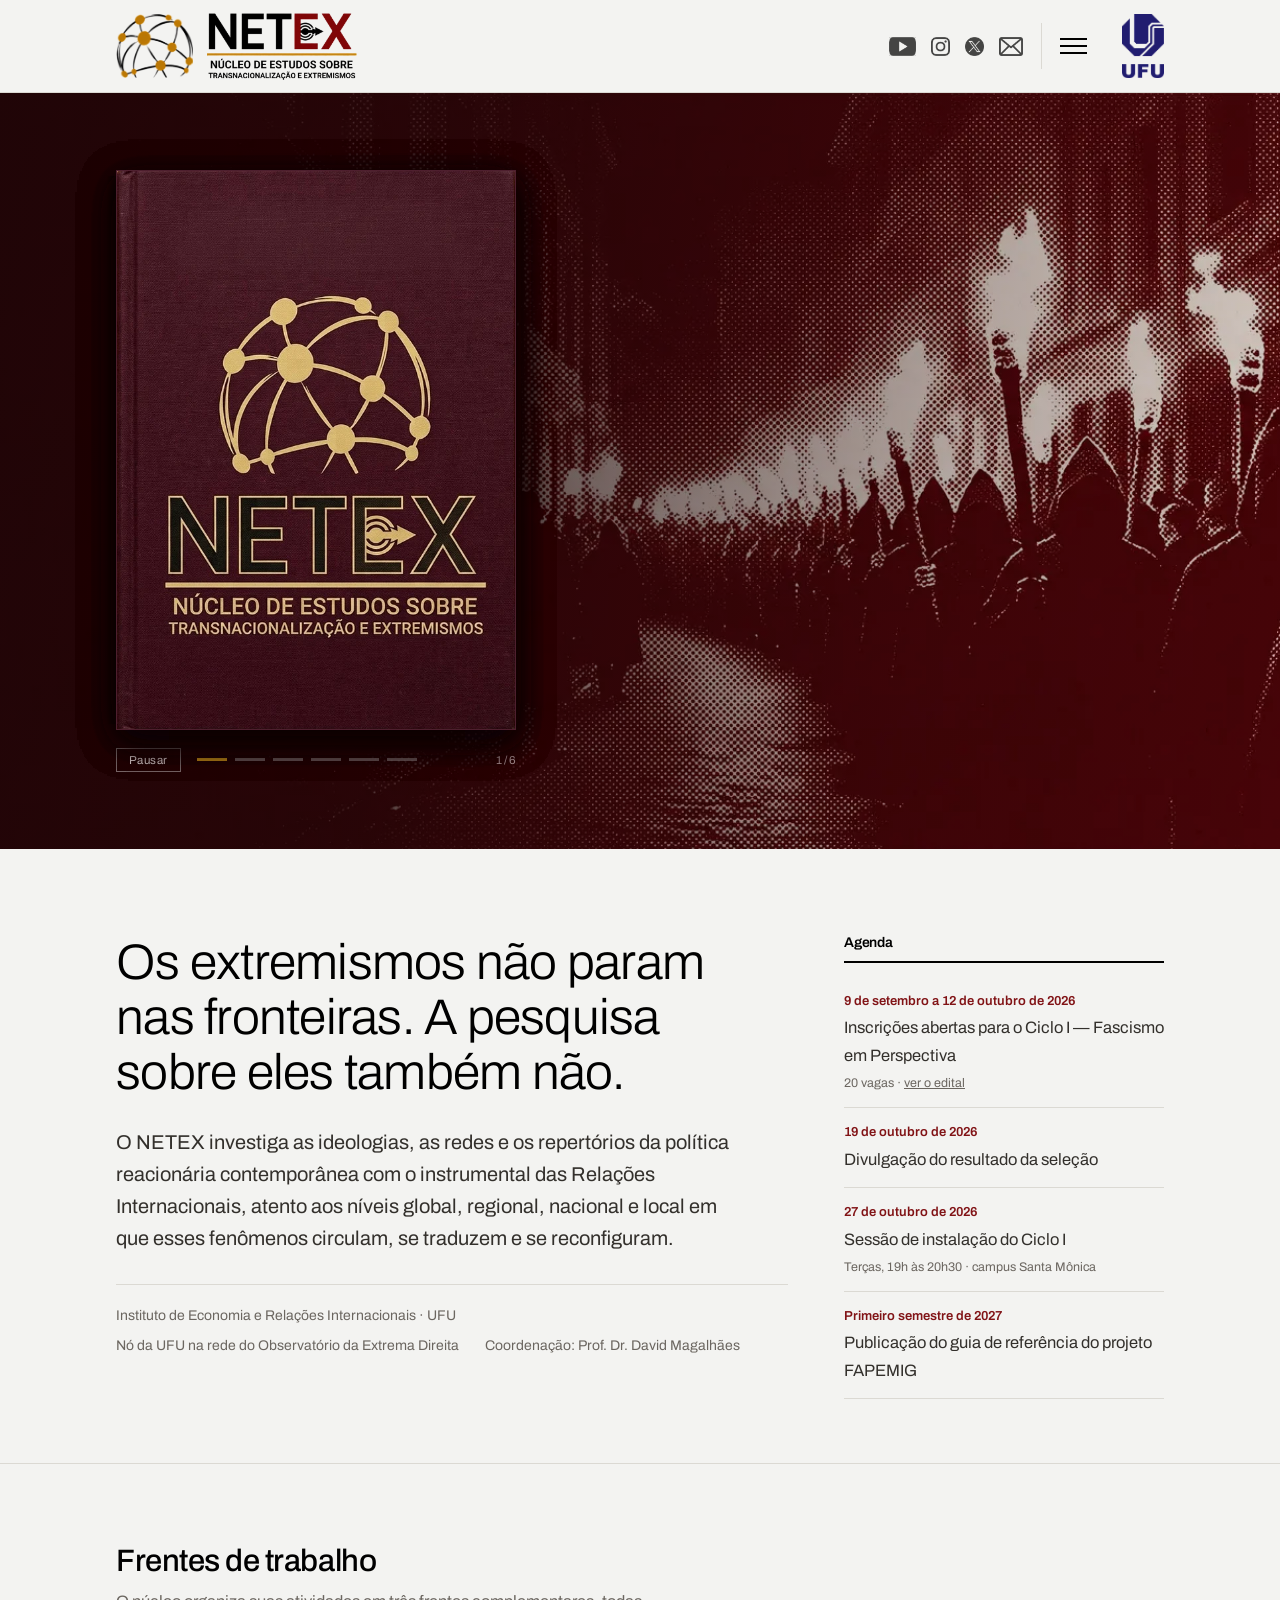
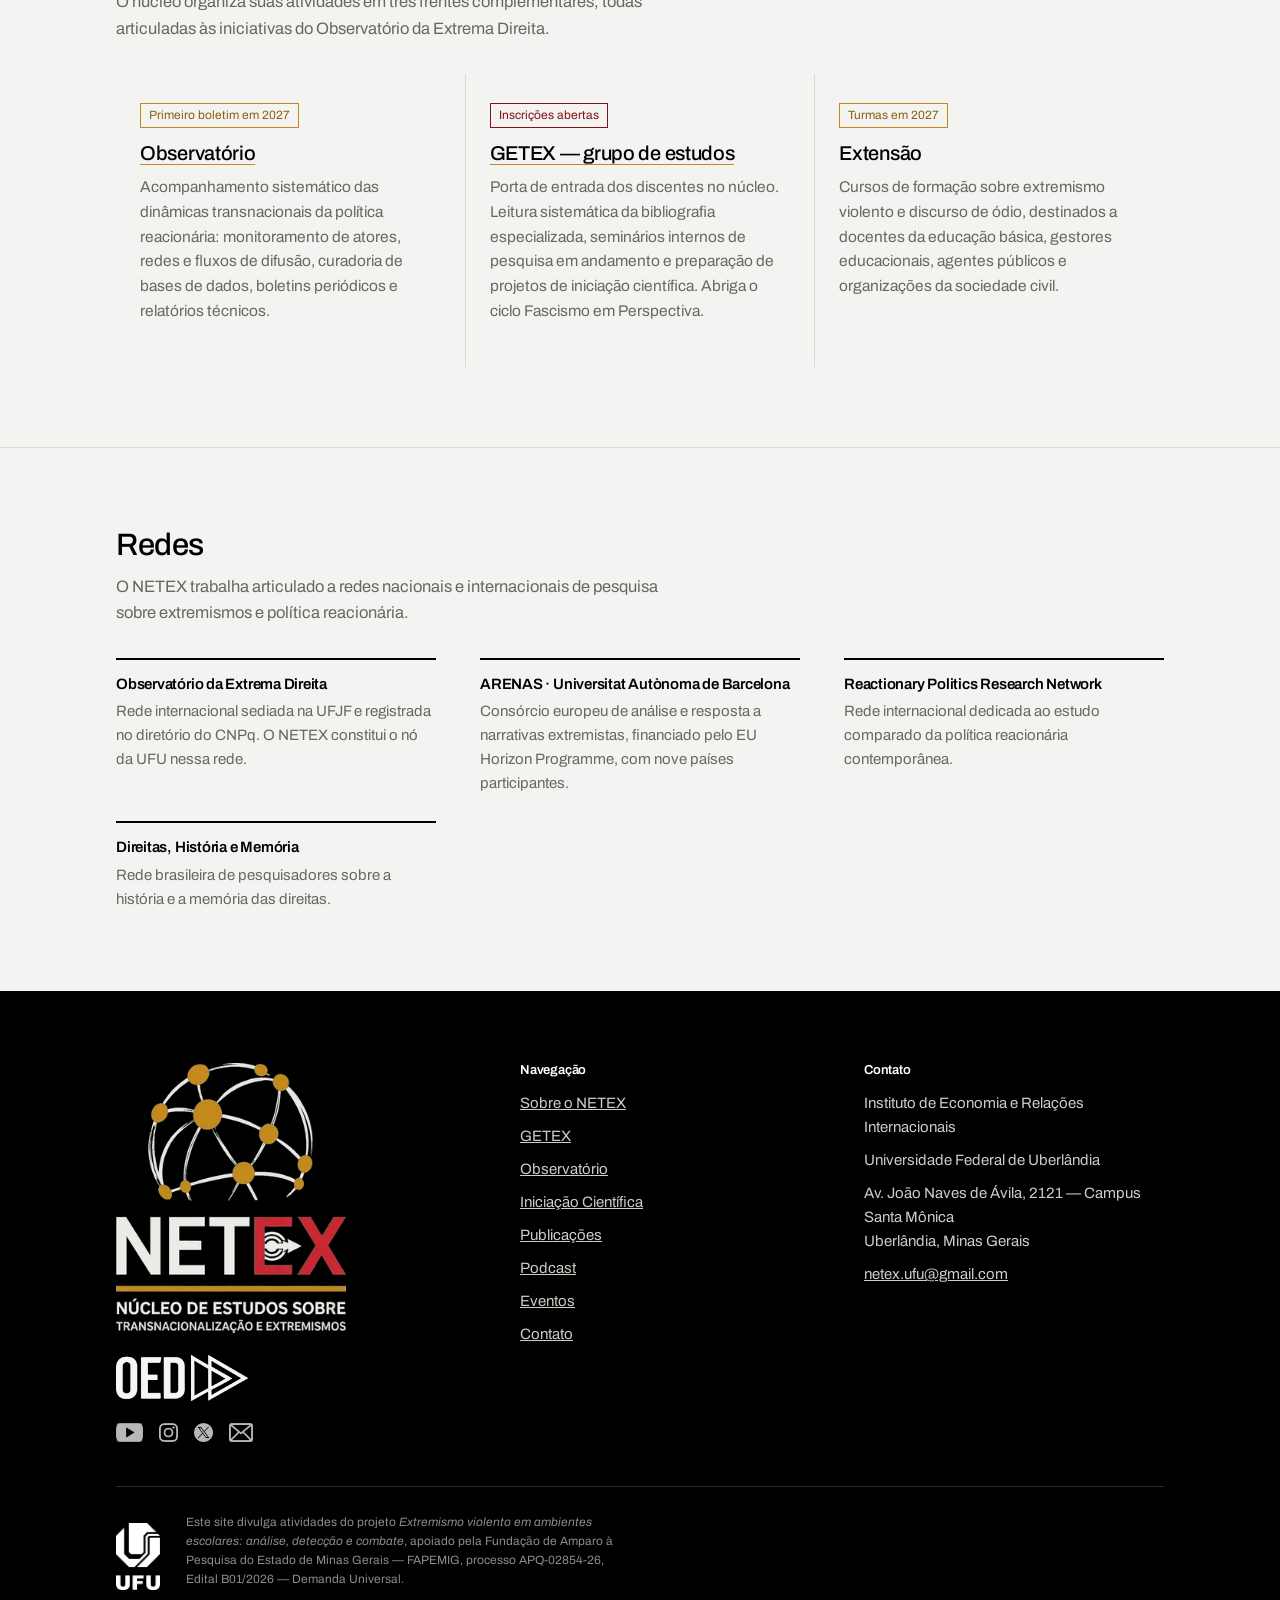
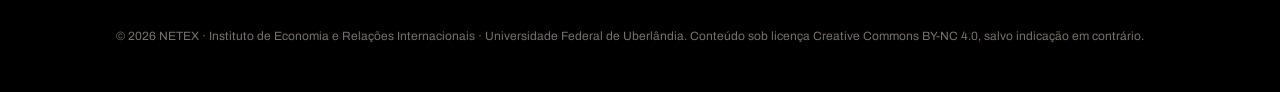
==== commit d450f93c: "página IC" ====
--- a/index.html
+++ b/index.html
@@ -9,6 +9,23 @@
 <link rel="preconnect" href="https://fonts.gstatic.com" crossorigin>
 <link href="https://fonts.googleapis.com/css2?family=Archivo:ital,wght@0,300;0,400;0,500;0,600;1,400&display=swap" rel="stylesheet">
 <link rel="stylesheet" href="estilo.css">
+<link rel="icon" href="/favicon.ico" sizes="any">
+<link rel="apple-touch-icon" href="/apple-touch-icon.png">
+<meta property="og:type" content="website">
+<meta property="og:site_name" content="NETEX-UFU">
+<meta property="og:locale" content="pt_BR">
+<meta property="og:url" content="https://netex-ufu.com.br/">
+<meta property="og:title" content="NETEX · Núcleo de Estudos sobre Transnacionalização e Extremismos — UFU">
+<meta property="og:description" content="Núcleo do Instituto de Economia e Relações Internacionais da UFU dedicado ao estudo dos extremismos, da radicalização e da política reacionária transnacional.">
+<meta property="og:image" content="https://netex-ufu.com.br/og-netex.jpg">
+<meta property="og:image:width" content="1200">
+<meta property="og:image:height" content="630">
+<meta property="og:image:alt" content="Logotipo do NETEX: globo formado por arcos e nós conectados, sobre o nome NETEX e a legenda Núcleo de Estudos sobre Transnacionalização e Extremismos.">
+<meta name="twitter:card" content="summary_large_image">
+<meta name="twitter:title" content="NETEX · Núcleo de Estudos sobre Transnacionalização e Extremismos — UFU">
+<meta name="twitter:description" content="Núcleo do Instituto de Economia e Relações Internacionais da UFU dedicado ao estudo dos extremismos, da radicalização e da política reacionária transnacional.">
+<meta name="twitter:image" content="https://netex-ufu.com.br/og-netex.jpg">
+<link rel="canonical" href="https://netex-ufu.com.br/">
 </head>
 <body>
 <a class="pula" href="#conteudo">Ir para o conteúdo</a>
@@ -38,6 +55,8 @@
       <a href="sobre.html">Sobre o NETEX</a>
       <a href="getex.html">GETEX</a>
       <a href="observatorio.html">Observatório</a>
+      <span class="nav-grupo">Pesquisa</span>
+      <a class="sub" href="iniciacao-cientifica.html">Iniciação Científica</a>
       <a href="publicacoes.html">Publicações</a>
       <a href="podcast.html">Podcast</a>
       <a href="eventos.html">Eventos</a>
@@ -58,10 +77,24 @@
            acrescente um botão .vit-ponto correspondente. -->
       <div class="vitrine">
         <div class="livro" id="livro">
-          <div class="folha folha-capa" style="z-index:5">
+          <div class="folha folha-capa" style="z-index:6">
             <div class="face frente">
               <a class="folha-link" href="sobre.html" style="padding:0">
                 <span class="pg-capa" role="img" aria-label="Capa: NETEX — Núcleo de Estudos sobre Transnacionalização e Extremismos"></span>
+              </a>
+            </div>
+            <div class="face verso" aria-hidden="true"></div>
+          </div>
+          <div class="folha" style="z-index:5">
+            <div class="face frente">
+              <a class="folha-link" href="iniciacao-cientifica.html">
+                <span class="pg-img" role="img" style="background-image:url('img/ic-chega.webp')" aria-label="Colagem com o título do projeto, Transnacionalização da direita radical no espaço luso-brasileiro: o partido Chega e suas conexões com o Brasil, sobre imagens de comício do Chega, bandeiras do Brasil e de Portugal e o Congresso Nacional."></span>
+                <span class="pg-faixa">
+                  <span class="pg-pilula">Iniciação Científica</span>
+                  <span class="pg-tit">Vaga aberta: bolsa PIBIC FAPEMIG/UFU</span>
+                  <span class="pg-meta">Uma vaga para estudantes de graduação da UFU no projeto sobre o partido Chega e suas conexões com o Brasil. R$ 850 mensais, de março de 2027 a fevereiro de 2028.<br><br>Inscrições até 24 de setembro de 2026.</span>
+                </span>
+                <span class="pg-num">1 de 5</span>
               </a>
             </div>
             <div class="face verso" aria-hidden="true"></div>
@@ -75,7 +108,7 @@
                   <span class="pg-tit">Fascismo em Perspectiva</span>
                   <span class="pg-meta">Trinta e duas sessões quinzenais entre outubro de 2026 e julho de 2028, percorrendo as correntes interpretativas do fascismo nos autores originais. Vinte vagas, para graduação, pós-graduação e pesquisadores.<br><br>Inscrições de 9 de setembro a 12 de outubro de 2026.</span>
                 </span>
-                <span class="pg-num">1 de 4</span>
+                <span class="pg-num">2 de 5</span>
               </a>
             </div>
             <div class="face verso" aria-hidden="true"></div>
@@ -89,7 +122,7 @@
                   <span class="pg-tit">Alternativa para quem? A AfD na Alemanha</span>
                   <span class="pg-meta">Como a Alternative für Deutschland deixou de ser um partido de protesto eurocético para se tornar a segunda força eleitoral do país — e o que isso diz sobre a direita radical europeia.<br><br>Episódio 409, na parceria entre o Chutando a Escada e o Observatório da Extrema Direita.</span>
                 </span>
-                <span class="pg-num">2 de 4</span>
+                <span class="pg-num">3 de 5</span>
               </a>
             </div>
             <div class="face verso" aria-hidden="true"></div>
@@ -103,7 +136,7 @@
                   <span class="pg-tit">Símbolos do Ódio: história e atualidade</span>
                   <span class="pg-meta">Mais de cem símbolos, siglas, numerologias, gestos e memes empregados por grupos extremistas, cada um com sua origem histórica, seus usos contemporâneos e o contexto em que circula no Brasil.<br><br>Produzido com o Museu do Holocausto de Curitiba e o LAHPS.</span>
                 </span>
-                <span class="pg-num">3 de 4</span>
+                <span class="pg-num">4 de 5</span>
               </a>
             </div>
             <div class="face verso" aria-hidden="true"></div>
@@ -117,7 +150,7 @@
                   <span class="pg-tit">Extremismo violento em ambientes escolares</span>
                   <span class="pg-meta">Projeto em rede entre UFJF, UFU, UFMG e a Universitat Autònoma de Barcelona. Prevê aplicativo de detecção de simbologias, banco de dados aberto, guia de referência e exposição itinerante.<br><br>FAPEMIG · APQ-02854-26 · até setembro de 2029.</span>
                 </span>
-                <span class="pg-num">4 de 4</span>
+                <span class="pg-num">5 de 5</span>
               </a>
             </div>
             <div class="face verso" aria-hidden="true"></div>
@@ -128,12 +161,13 @@
           <button class="vit-btn" id="vit-pausa" type="button" aria-label="Pausar a passagem das páginas">Pausar</button>
           <div class="vit-pontos">
             <button class="vit-ponto" type="button" data-ir="0" aria-current="true"><span class="pula">Capa</span></button>
-            <button class="vit-ponto" type="button" data-ir="1" aria-current="false"><span class="pula">Fascismo em Perspectiva</span></button>
-            <button class="vit-ponto" type="button" data-ir="2" aria-current="false"><span class="pula">Alternativa para quem? A AfD na Alemanha</span></button>
-            <button class="vit-ponto" type="button" data-ir="3" aria-current="false"><span class="pula">Símbolos do Ódio: história e atualidade</span></button>
-            <button class="vit-ponto" type="button" data-ir="4" aria-current="false"><span class="pula">Extremismo violento em ambientes escolares</span></button>
-          </div>
-          <span class="vit-conta" id="vit-conta" aria-hidden="true">1 / 5</span>
+            <button class="vit-ponto" type="button" data-ir="1" aria-current="false"><span class="pula">Vaga de Iniciação Científica</span></button>
+            <button class="vit-ponto" type="button" data-ir="2" aria-current="false"><span class="pula">Fascismo em Perspectiva</span></button>
+            <button class="vit-ponto" type="button" data-ir="3" aria-current="false"><span class="pula">Alternativa para quem? A AfD na Alemanha</span></button>
+            <button class="vit-ponto" type="button" data-ir="4" aria-current="false"><span class="pula">Símbolos do Ódio: história e atualidade</span></button>
+            <button class="vit-ponto" type="button" data-ir="5" aria-current="false"><span class="pula">Extremismo violento em ambientes escolares</span></button>
+          </div>
+          <span class="vit-conta" id="vit-conta" aria-hidden="true">1 / 6</span>
         </div>
       </div>
     </div>
@@ -264,6 +298,7 @@
           <li><a href="sobre.html">Sobre o NETEX</a></li>
           <li><a href="getex.html">GETEX</a></li>
           <li><a href="observatorio.html">Observatório</a></li>
+          <li><a href="iniciacao-cientifica.html">Iniciação Científica</a></li>
           <li><a href="publicacoes.html">Publicações</a></li>
           <li><a href="podcast.html">Podcast</a></li>
           <li><a href="eventos.html">Eventos</a></li>
--- a/estilo.css
+++ b/estilo.css
@@ -340,8 +340,11 @@
   padding:26px 0 30px;margin-bottom:8px;border-bottom:1px solid var(--linha)}
 .parceiros span{display:block;background-repeat:no-repeat;
   background-position:center;background-size:contain}
-.lg-oed{width:clamp(120px,15vw,168px);height:58px;background-image:url("img/oed.webp")}
-.lg-chutando{width:78px;height:76px;background-image:url("img/chutando.webp")}
+/* Tamanhos ampliados em 25% sobre os originais (OED 168x58, Chutando 78x76).
+   Para calibrar, mude os pares largura/altura mantendo a proporção de cada um:
+   OED 168:58 (~2,9:1) · Chutando 78:76 (~1,03:1). */
+.lg-oed{width:clamp(150px,18.75vw,210px);height:73px;background-image:url("img/oed.webp")}
+.lg-chutando{width:98px;height:95px;background-image:url("img/chutando.webp")}
 .selos{display:flex;align-items:center;gap:26px;flex-wrap:wrap;margin-top:44px;padding-top:26px;
   border-top:1px solid #2a2a2a}
 .selo-ufu{width:44px;height:67px;background:url("img/ufu.webp") no-repeat center/contain;
@@ -372,3 +375,19 @@
   .logotipo{width:104px;height:47px}
   .simbolo{width:54px;height:45px}
 }
+
+/* ── Menu: grupo "Pesquisa" ───────────────────────────────────── */
+.nav .nav-grupo{font-size:11.5px;font-weight:600;letter-spacing:.12em;text-transform:uppercase;
+  color:var(--tinta-fraca);padding:14px 30px 4px;margin-top:6px;border-top:1px solid var(--linha);
+  border-left:3px solid transparent}
+.nav a.sub{padding-left:46px;font-size:15px}
+.nav a.sub + a:not(.sub){margin-top:6px;border-top:1px solid var(--linha)}
+
+/* ── Página Iniciação Científica ──────────────────────────────── */
+.chamada-topo{display:flex;flex-wrap:wrap;justify-content:space-between;align-items:flex-start;
+  gap:20px 40px;margin-bottom:8px}
+.chamada-topo > div{flex:1 1 420px}
+.logo-fapemig{width:clamp(110px,14vw,150px);height:auto;flex-shrink:0;margin-bottom:10px}
+.subtitulo-tabela{font-size:18px;margin:22px 0 12px}
+table.cronograma{min-width:0}
+
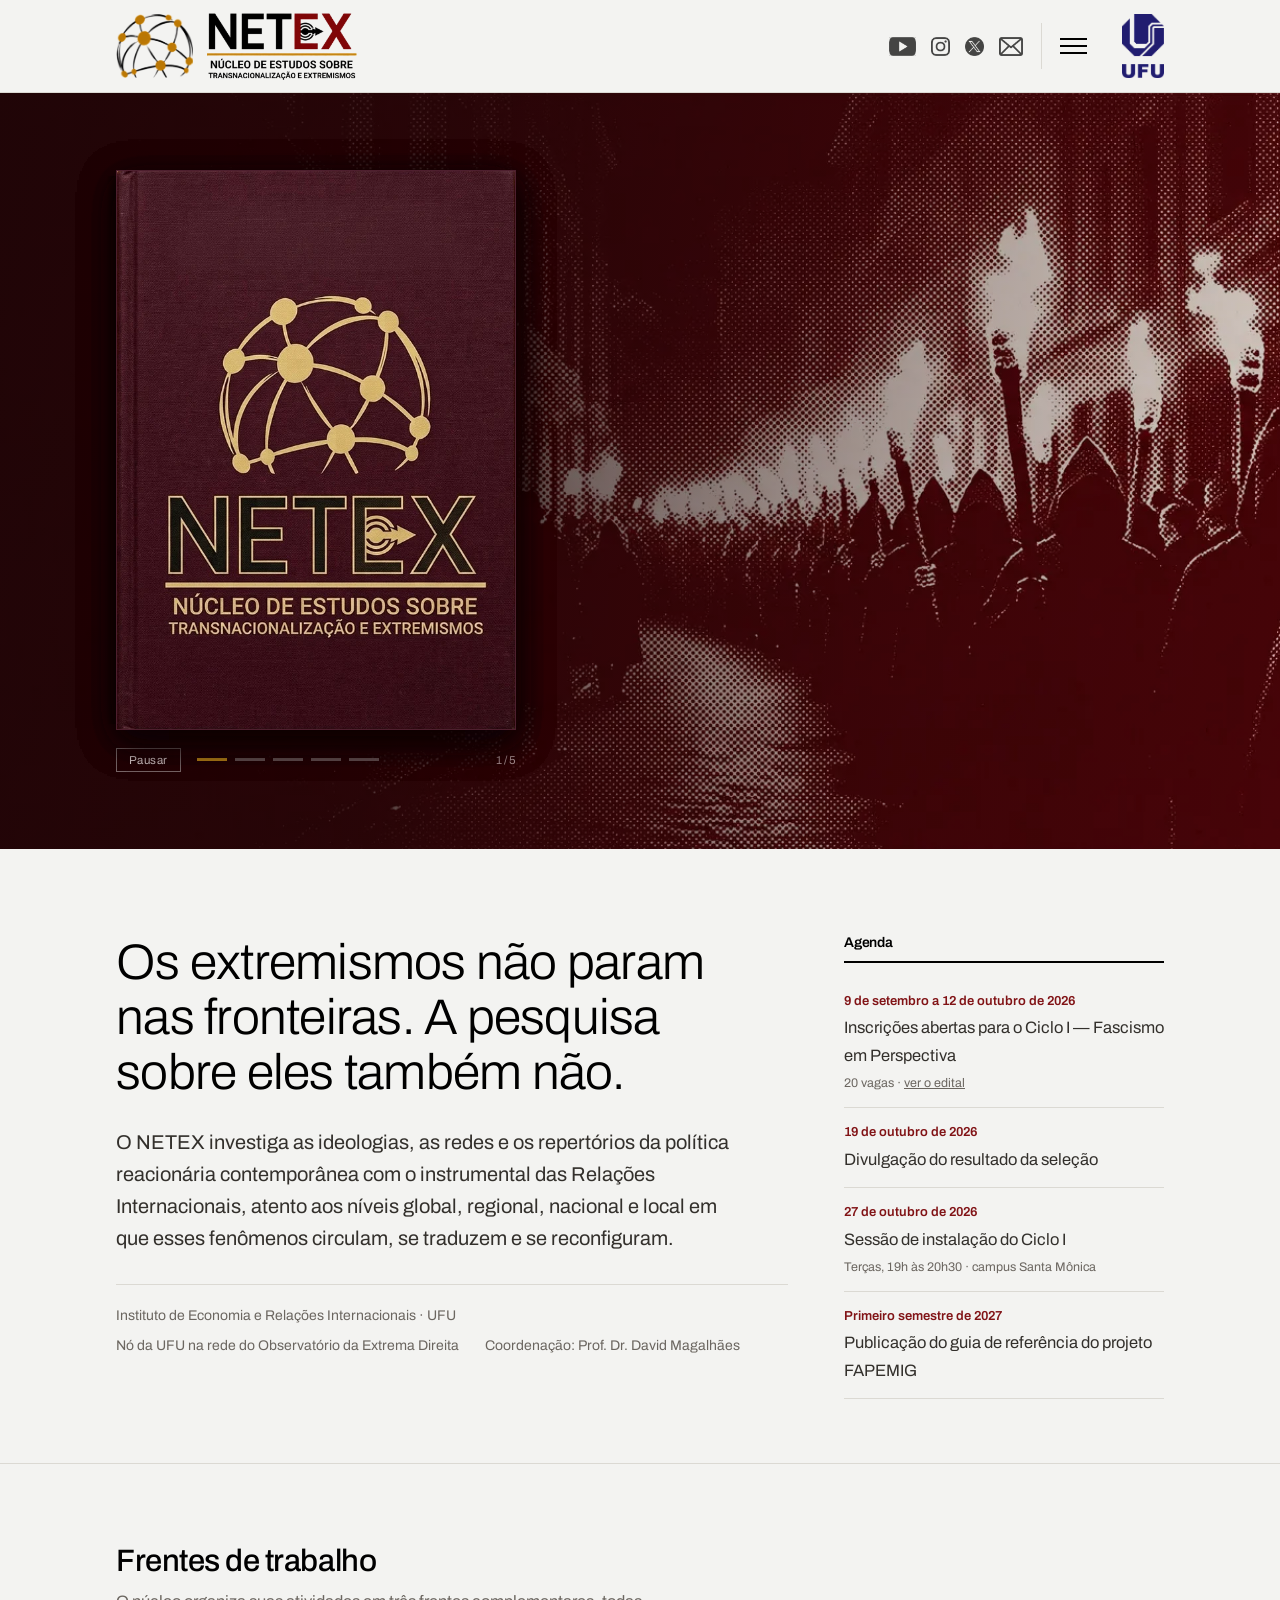
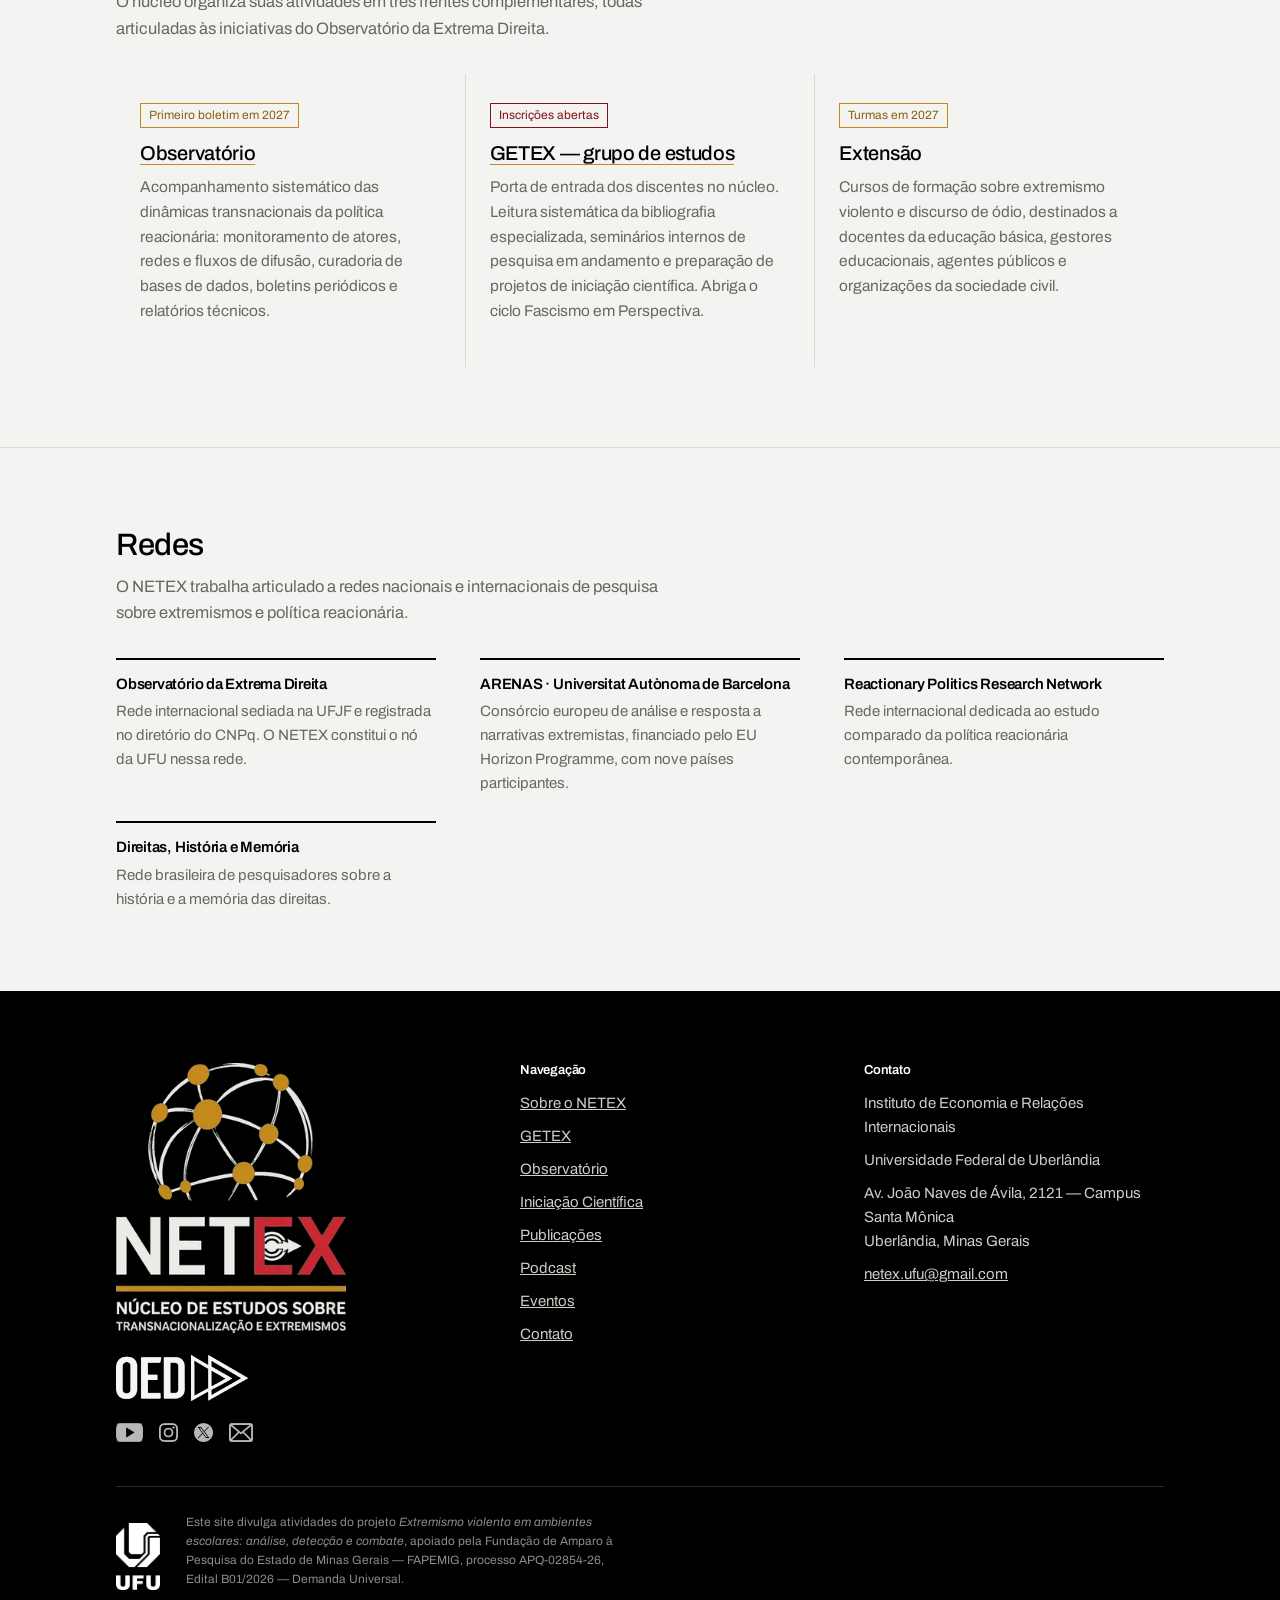
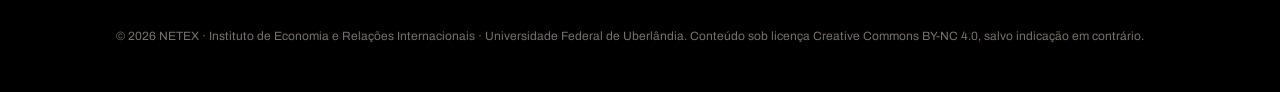
==== commit c99a4d1a: "episodio 412 na vitrine e na pagina do podcast" ====
--- a/index.html
+++ b/index.html
@@ -77,7 +77,7 @@
            acrescente um botão .vit-ponto correspondente. -->
       <div class="vitrine">
         <div class="livro" id="livro">
-          <div class="folha folha-capa" style="z-index:6">
+          <div class="folha folha-capa" style="z-index:5">
             <div class="face frente">
               <a class="folha-link" href="sobre.html" style="padding:0">
                 <span class="pg-capa" role="img" aria-label="Capa: NETEX — Núcleo de Estudos sobre Transnacionalização e Extremismos"></span>
@@ -85,21 +85,21 @@
             </div>
             <div class="face verso" aria-hidden="true"></div>
           </div>
-          <div class="folha" style="z-index:5">
-            <div class="face frente">
-              <a class="folha-link" href="iniciacao-cientifica.html">
-                <span class="pg-img" role="img" style="background-image:url('img/ic-chega.webp')" aria-label="Colagem com o título do projeto, Transnacionalização da direita radical no espaço luso-brasileiro: o partido Chega e suas conexões com o Brasil, sobre imagens de comício do Chega, bandeiras do Brasil e de Portugal e o Congresso Nacional."></span>
+          <div class="folha" style="z-index:4">
+            <div class="face frente">
+              <a class="folha-link" href="podcast.html">
+                <span class="pg-img" role="img" style="background-image:url('img/ep-412-pg.webp')" aria-label="Capa do episódio 412: avião decolando atrás de uma cerca de arame, em preto e branco."></span>
                 <span class="pg-faixa">
-                  <span class="pg-pilula">Iniciação Científica</span>
-                  <span class="pg-tit">Vaga aberta: bolsa PIBIC FAPEMIG/UFU</span>
-                  <span class="pg-meta">Uma vaga para estudantes de graduação da UFU no projeto sobre o partido Chega e suas conexões com o Brasil. R$ 850 mensais, de março de 2027 a fevereiro de 2028.<br><br>Inscrições até 24 de setembro de 2026.</span>
+                  <span class="pg-pilula">Podcast</span>
+                  <span class="pg-tit">O exílio como estratégia</span>
+                  <span class="pg-meta">O que um exilado brasileiro em Paris nos anos 1970 tem em comum com um apoiador de Bolsonaro em Orlando. Teresa Cristina Schneider Marques (PUCRS) discute o exílio como estratégia política.<br><br>Episódio 412, na parceria entre o Chutando a Escada e o Observatório da Extrema Direita.</span>
                 </span>
-                <span class="pg-num">1 de 5</span>
-              </a>
-            </div>
-            <div class="face verso" aria-hidden="true"></div>
-          </div>
-          <div class="folha" style="z-index:4">
+                <span class="pg-num">1 de 4</span>
+              </a>
+            </div>
+            <div class="face verso" aria-hidden="true"></div>
+          </div>
+          <div class="folha" style="z-index:3">
             <div class="face frente">
               <a class="folha-link" href="getex.html">
                 <span class="pg-img" style="background-image:url('img/ciclo-capa.webp')"></span>
@@ -108,21 +108,7 @@
                   <span class="pg-tit">Fascismo em Perspectiva</span>
                   <span class="pg-meta">Trinta e duas sessões quinzenais entre outubro de 2026 e julho de 2028, percorrendo as correntes interpretativas do fascismo nos autores originais. Vinte vagas, para graduação, pós-graduação e pesquisadores.<br><br>Inscrições de 9 de setembro a 12 de outubro de 2026.</span>
                 </span>
-                <span class="pg-num">2 de 5</span>
-              </a>
-            </div>
-            <div class="face verso" aria-hidden="true"></div>
-          </div>
-          <div class="folha" style="z-index:3">
-            <div class="face frente">
-              <a class="folha-link" href="podcast.html">
-                <span class="pg-img" style="background-image:url('img/ep-409-pg.webp')"></span>
-                <span class="pg-faixa">
-                  <span class="pg-pilula">Podcast</span>
-                  <span class="pg-tit">Alternativa para quem? A AfD na Alemanha</span>
-                  <span class="pg-meta">Como a Alternative für Deutschland deixou de ser um partido de protesto eurocético para se tornar a segunda força eleitoral do país — e o que isso diz sobre a direita radical europeia.<br><br>Episódio 409, na parceria entre o Chutando a Escada e o Observatório da Extrema Direita.</span>
-                </span>
-                <span class="pg-num">3 de 5</span>
+                <span class="pg-num">2 de 4</span>
               </a>
             </div>
             <div class="face verso" aria-hidden="true"></div>
@@ -136,7 +122,7 @@
                   <span class="pg-tit">Símbolos do Ódio: história e atualidade</span>
                   <span class="pg-meta">Mais de cem símbolos, siglas, numerologias, gestos e memes empregados por grupos extremistas, cada um com sua origem histórica, seus usos contemporâneos e o contexto em que circula no Brasil.<br><br>Produzido com o Museu do Holocausto de Curitiba e o LAHPS.</span>
                 </span>
-                <span class="pg-num">4 de 5</span>
+                <span class="pg-num">3 de 4</span>
               </a>
             </div>
             <div class="face verso" aria-hidden="true"></div>
@@ -150,7 +136,7 @@
                   <span class="pg-tit">Extremismo violento em ambientes escolares</span>
                   <span class="pg-meta">Projeto em rede entre UFJF, UFU, UFMG e a Universitat Autònoma de Barcelona. Prevê aplicativo de detecção de simbologias, banco de dados aberto, guia de referência e exposição itinerante.<br><br>FAPEMIG · APQ-02854-26 · até setembro de 2029.</span>
                 </span>
-                <span class="pg-num">5 de 5</span>
+                <span class="pg-num">4 de 4</span>
               </a>
             </div>
             <div class="face verso" aria-hidden="true"></div>
@@ -161,13 +147,12 @@
           <button class="vit-btn" id="vit-pausa" type="button" aria-label="Pausar a passagem das páginas">Pausar</button>
           <div class="vit-pontos">
             <button class="vit-ponto" type="button" data-ir="0" aria-current="true"><span class="pula">Capa</span></button>
-            <button class="vit-ponto" type="button" data-ir="1" aria-current="false"><span class="pula">Vaga de Iniciação Científica</span></button>
+            <button class="vit-ponto" type="button" data-ir="1" aria-current="false"><span class="pula">O exílio como estratégia: episódio 412 do podcast</span></button>
             <button class="vit-ponto" type="button" data-ir="2" aria-current="false"><span class="pula">Fascismo em Perspectiva</span></button>
-            <button class="vit-ponto" type="button" data-ir="3" aria-current="false"><span class="pula">Alternativa para quem? A AfD na Alemanha</span></button>
-            <button class="vit-ponto" type="button" data-ir="4" aria-current="false"><span class="pula">Símbolos do Ódio: história e atualidade</span></button>
-            <button class="vit-ponto" type="button" data-ir="5" aria-current="false"><span class="pula">Extremismo violento em ambientes escolares</span></button>
-          </div>
-          <span class="vit-conta" id="vit-conta" aria-hidden="true">1 / 6</span>
+            <button class="vit-ponto" type="button" data-ir="3" aria-current="false"><span class="pula">Símbolos do Ódio: história e atualidade</span></button>
+            <button class="vit-ponto" type="button" data-ir="4" aria-current="false"><span class="pula">Extremismo violento em ambientes escolares</span></button>
+          </div>
+          <span class="vit-conta" id="vit-conta" aria-hidden="true">1 / 5</span>
         </div>
       </div>
     </div>
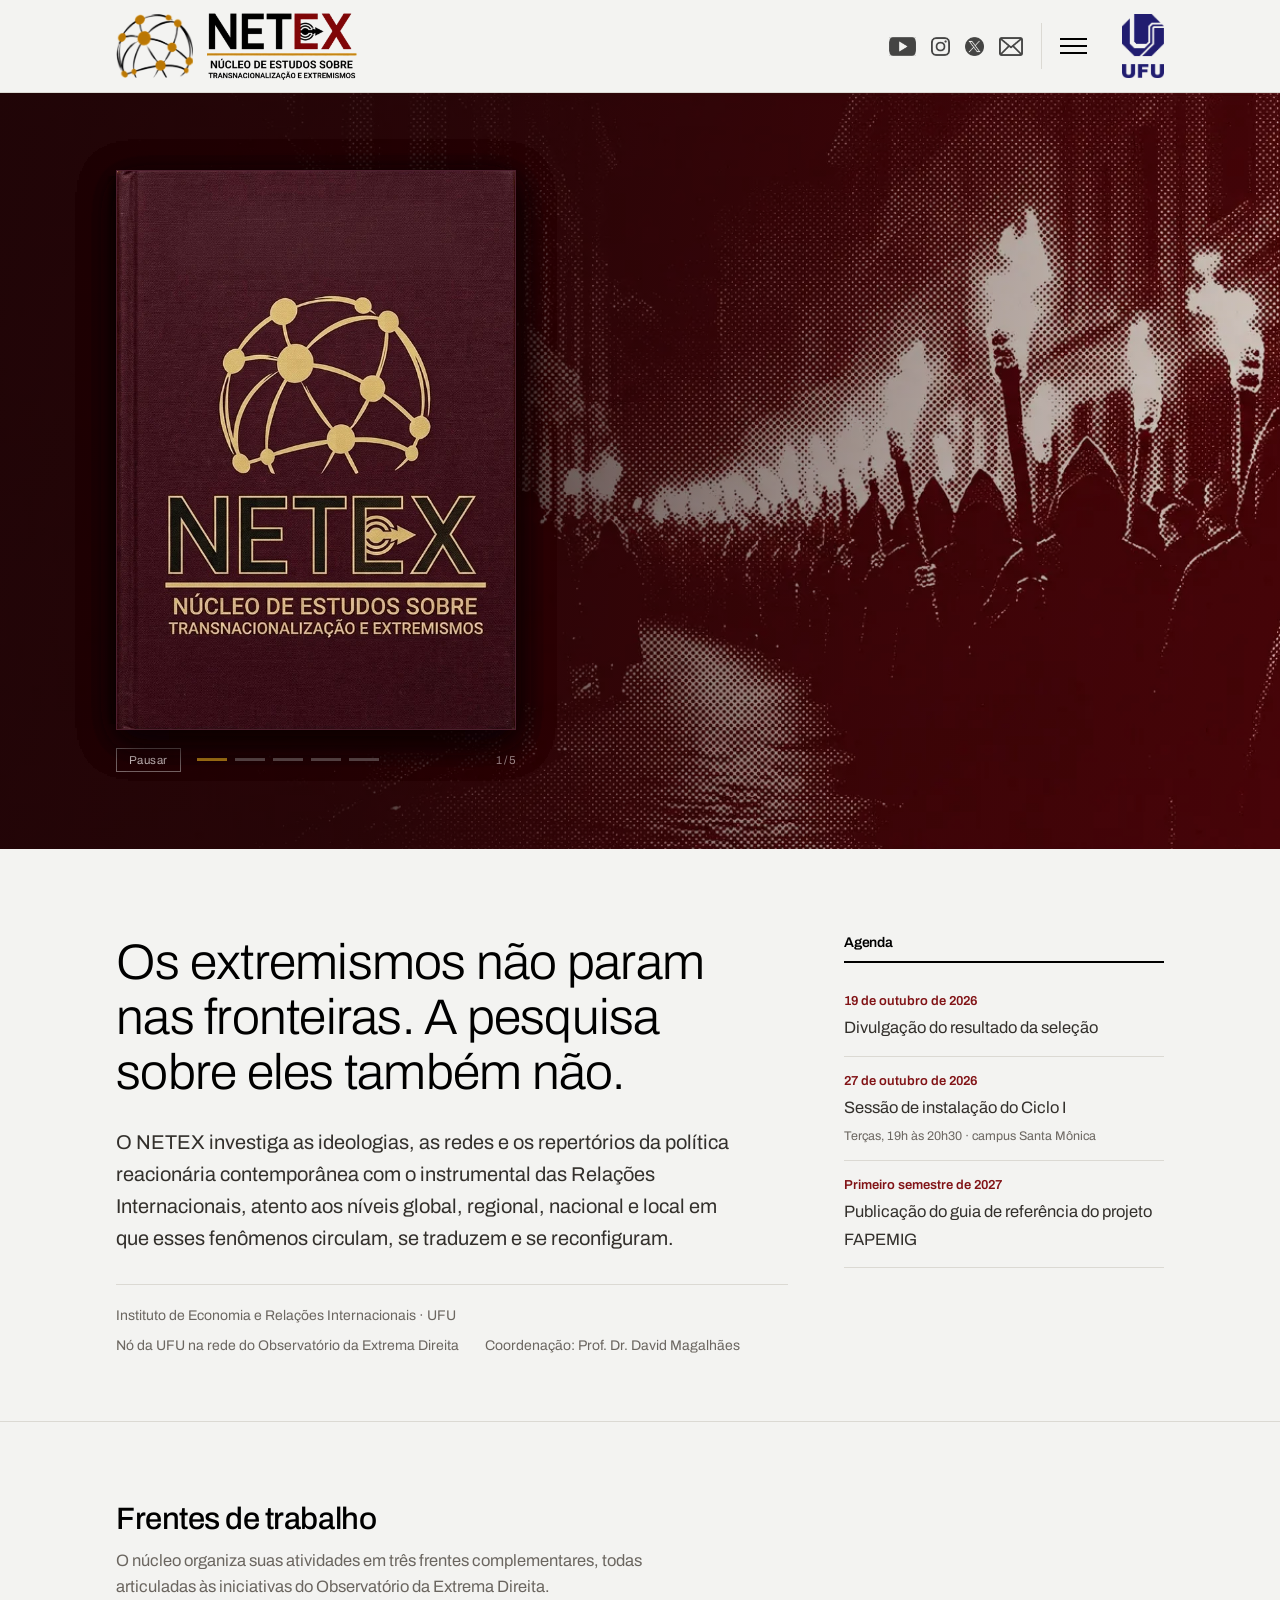
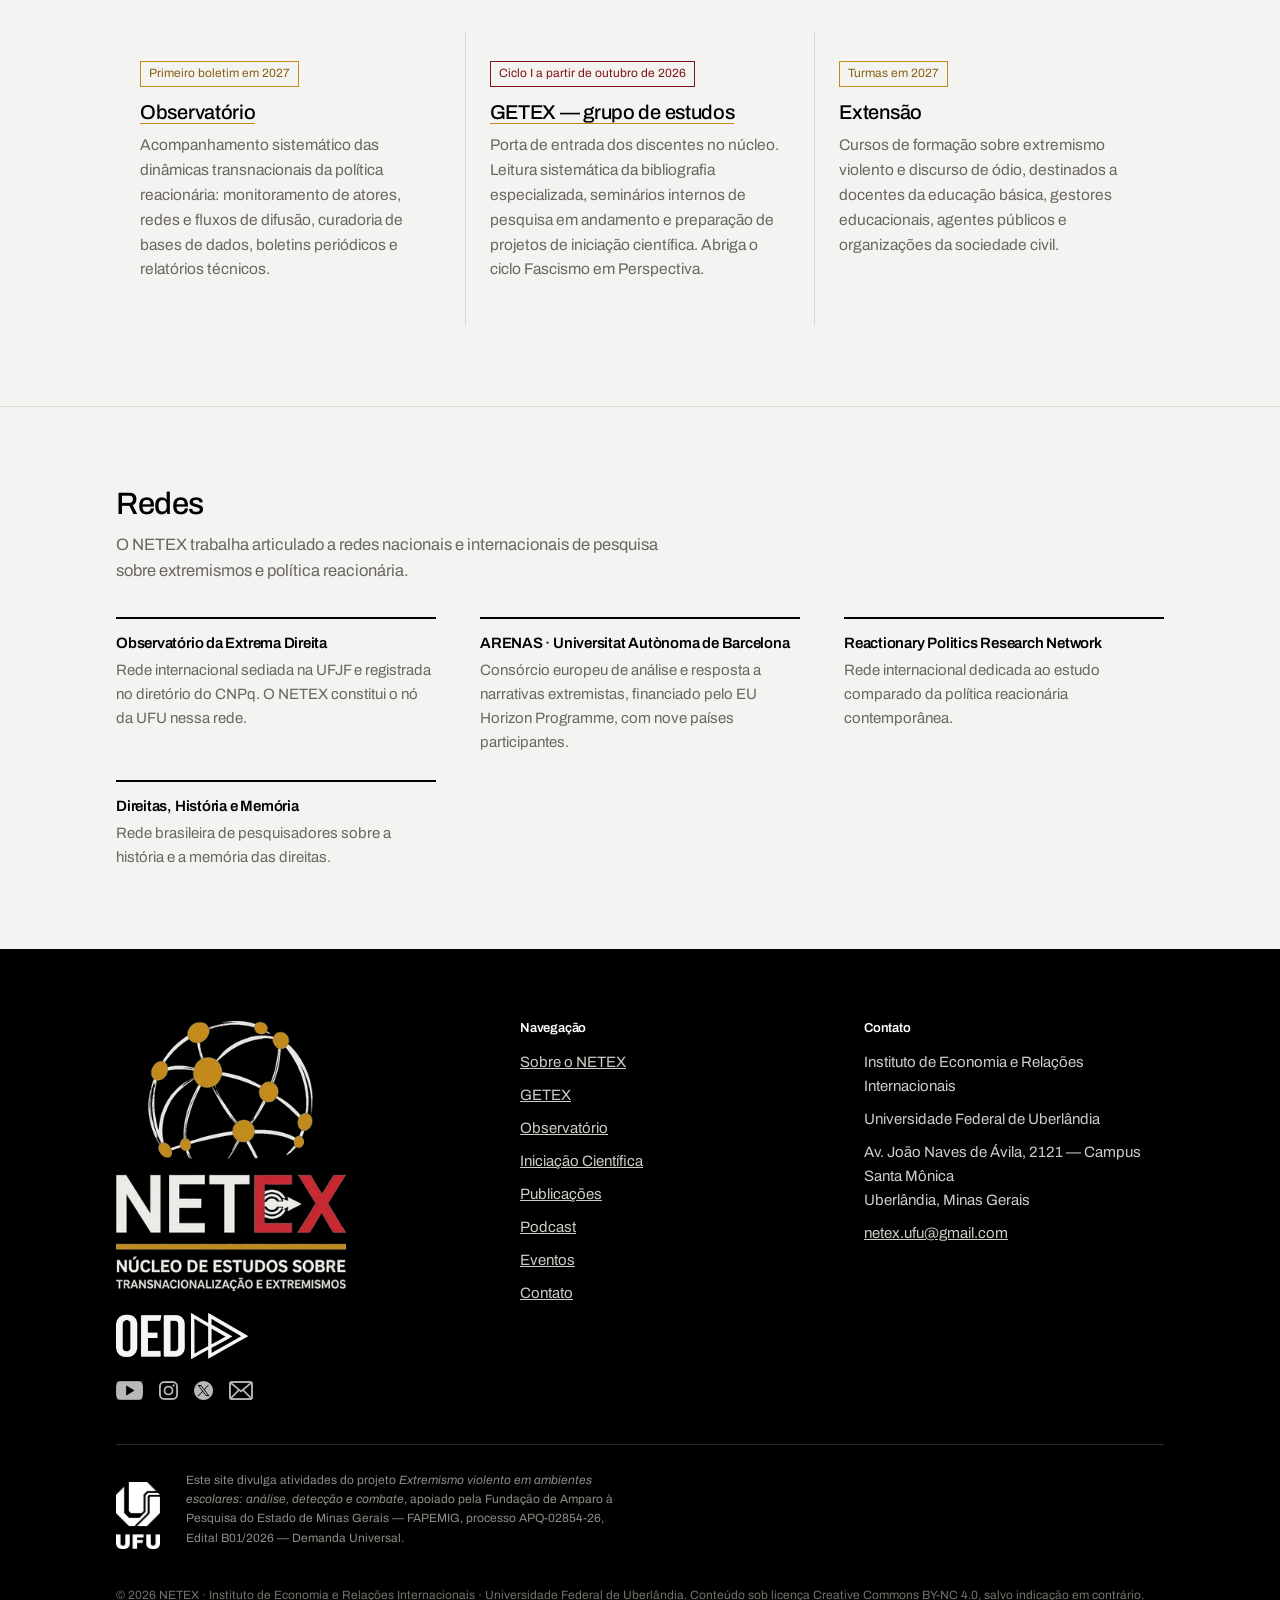
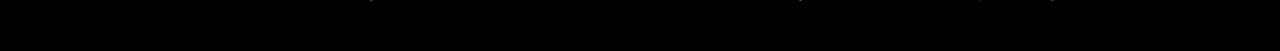
==== commit 815f4ac7: "Retira as chamadas de inscrição do Ciclo I" ====
--- a/index.html
+++ b/index.html
@@ -61,7 +61,7 @@
       <a href="podcast.html">Podcast</a>
       <a href="eventos.html">Eventos</a>
       <a href="contato.html">Contato</a>
-      <a class="entrar" href="#">Entrar</a>
+      <a class="entrar" href="/membros/">Entrar</a>
     </nav>
   </div>
 </header>
@@ -106,7 +106,7 @@
                 <span class="pg-faixa">
                   <span class="pg-pilula">Ciclo de estudos</span>
                   <span class="pg-tit">Fascismo em Perspectiva</span>
-                  <span class="pg-meta">Trinta e duas sessões quinzenais entre outubro de 2026 e julho de 2028, percorrendo as correntes interpretativas do fascismo nos autores originais. Vinte vagas, para graduação, pós-graduação e pesquisadores.<br><br>Inscrições de 9 de setembro a 12 de outubro de 2026.</span>
+                  <span class="pg-meta">Trinta e duas sessões quinzenais entre outubro de 2026 e julho de 2028, percorrendo as correntes interpretativas do fascismo nos autores originais. Vinte vagas, para graduação, pós-graduação e pesquisadores.</span>
                 </span>
                 <span class="pg-num">2 de 4</span>
               </a>
@@ -178,11 +178,6 @@
       <aside class="lateral">
         <h3>Agenda</h3>
         <div class="agenda-item">
-          <span class="quando">9 de setembro a 12 de outubro de 2026</span>
-          <span class="oque">Inscrições abertas para o Ciclo I — Fascismo em Perspectiva</span>
-          <span class="onde">20 vagas · <a href="getex.html">ver o edital</a></span>
-        </div>
-        <div class="agenda-item">
           <span class="quando">19 de outubro de 2026</span>
           <span class="oque">Divulgação do resultado da seleção</span>
         </div>
@@ -216,7 +211,7 @@
         periódicos e relatórios técnicos.</p>
       </div>
       <div class="frente">
-        <span class="estado ativo">Inscrições abertas</span>
+        <span class="estado ativo">Ciclo I a partir de outubro de 2026</span>
         <h3><a href="getex.html">GETEX — grupo de estudos</a></h3>
         <p>Porta de entrada dos discentes no núcleo. Leitura sistemática da bibliografia
         especializada, seminários internos de pesquisa em andamento e preparação de projetos de
